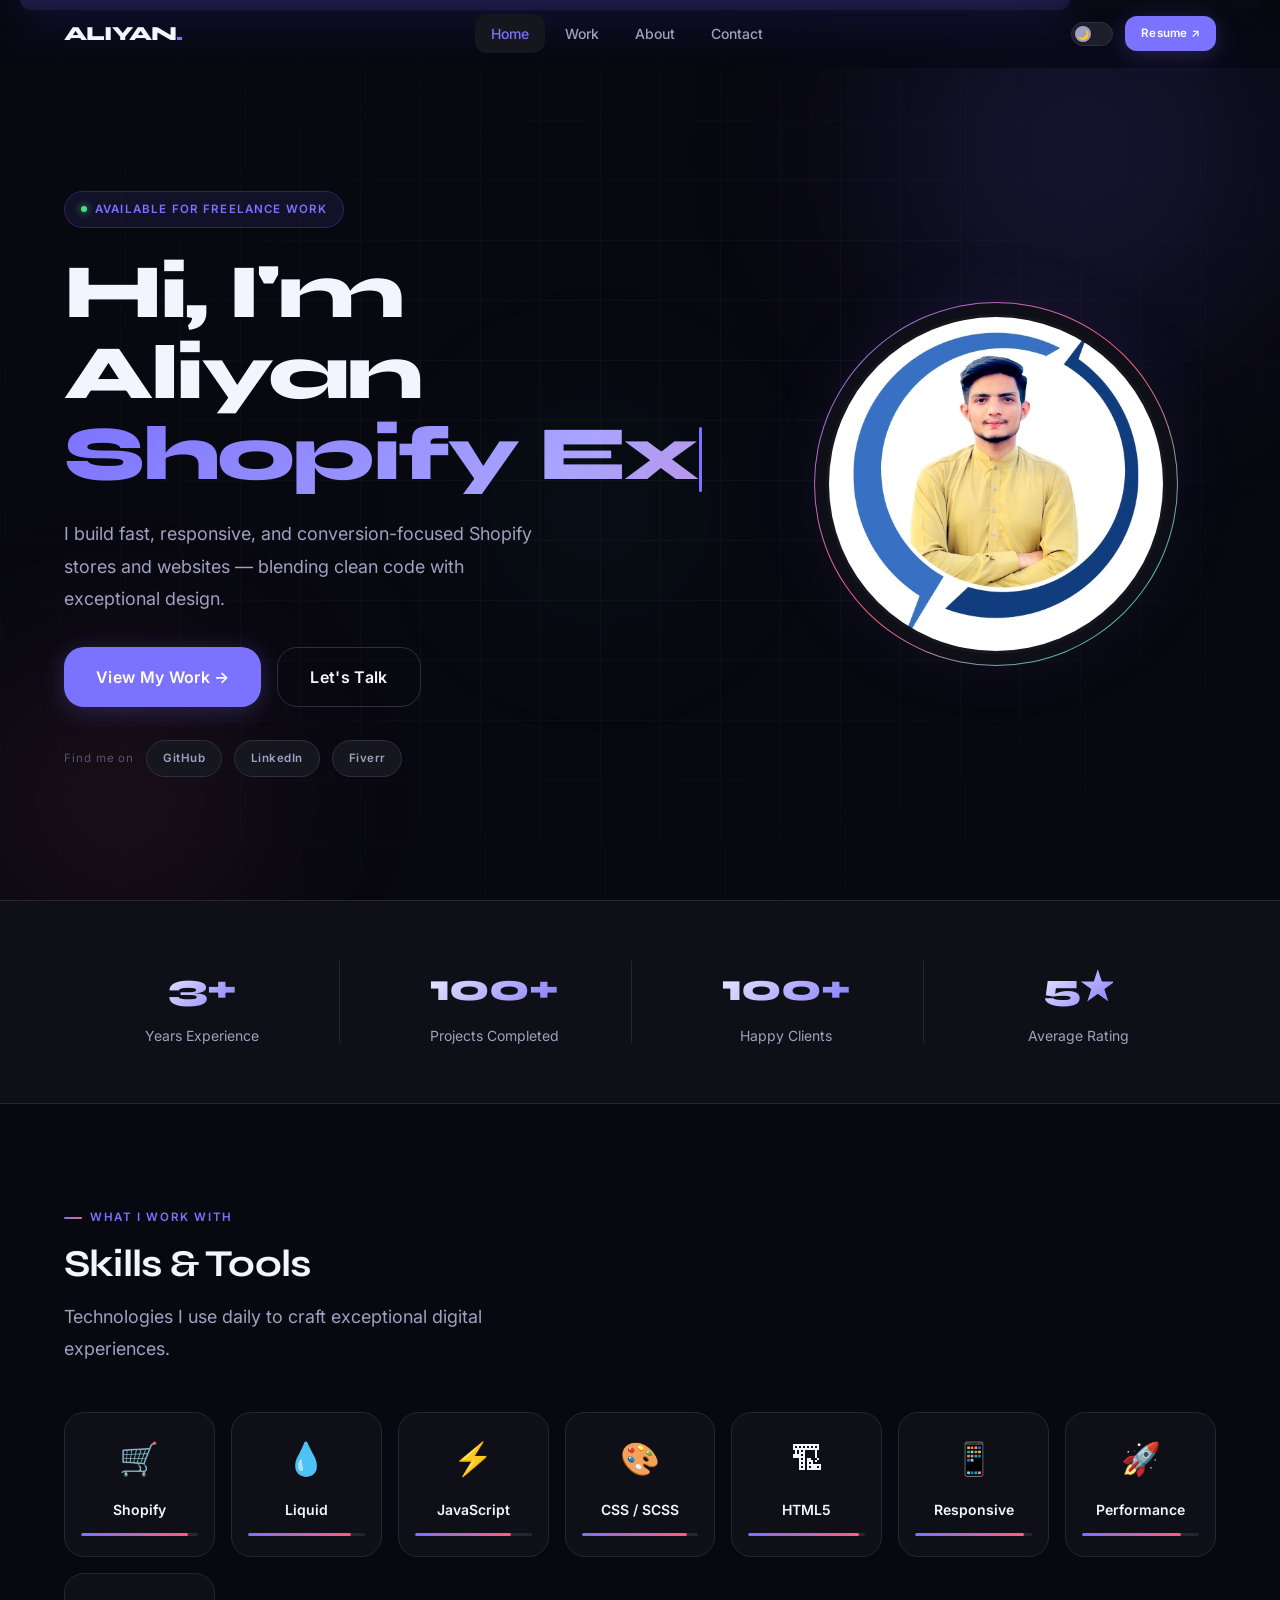
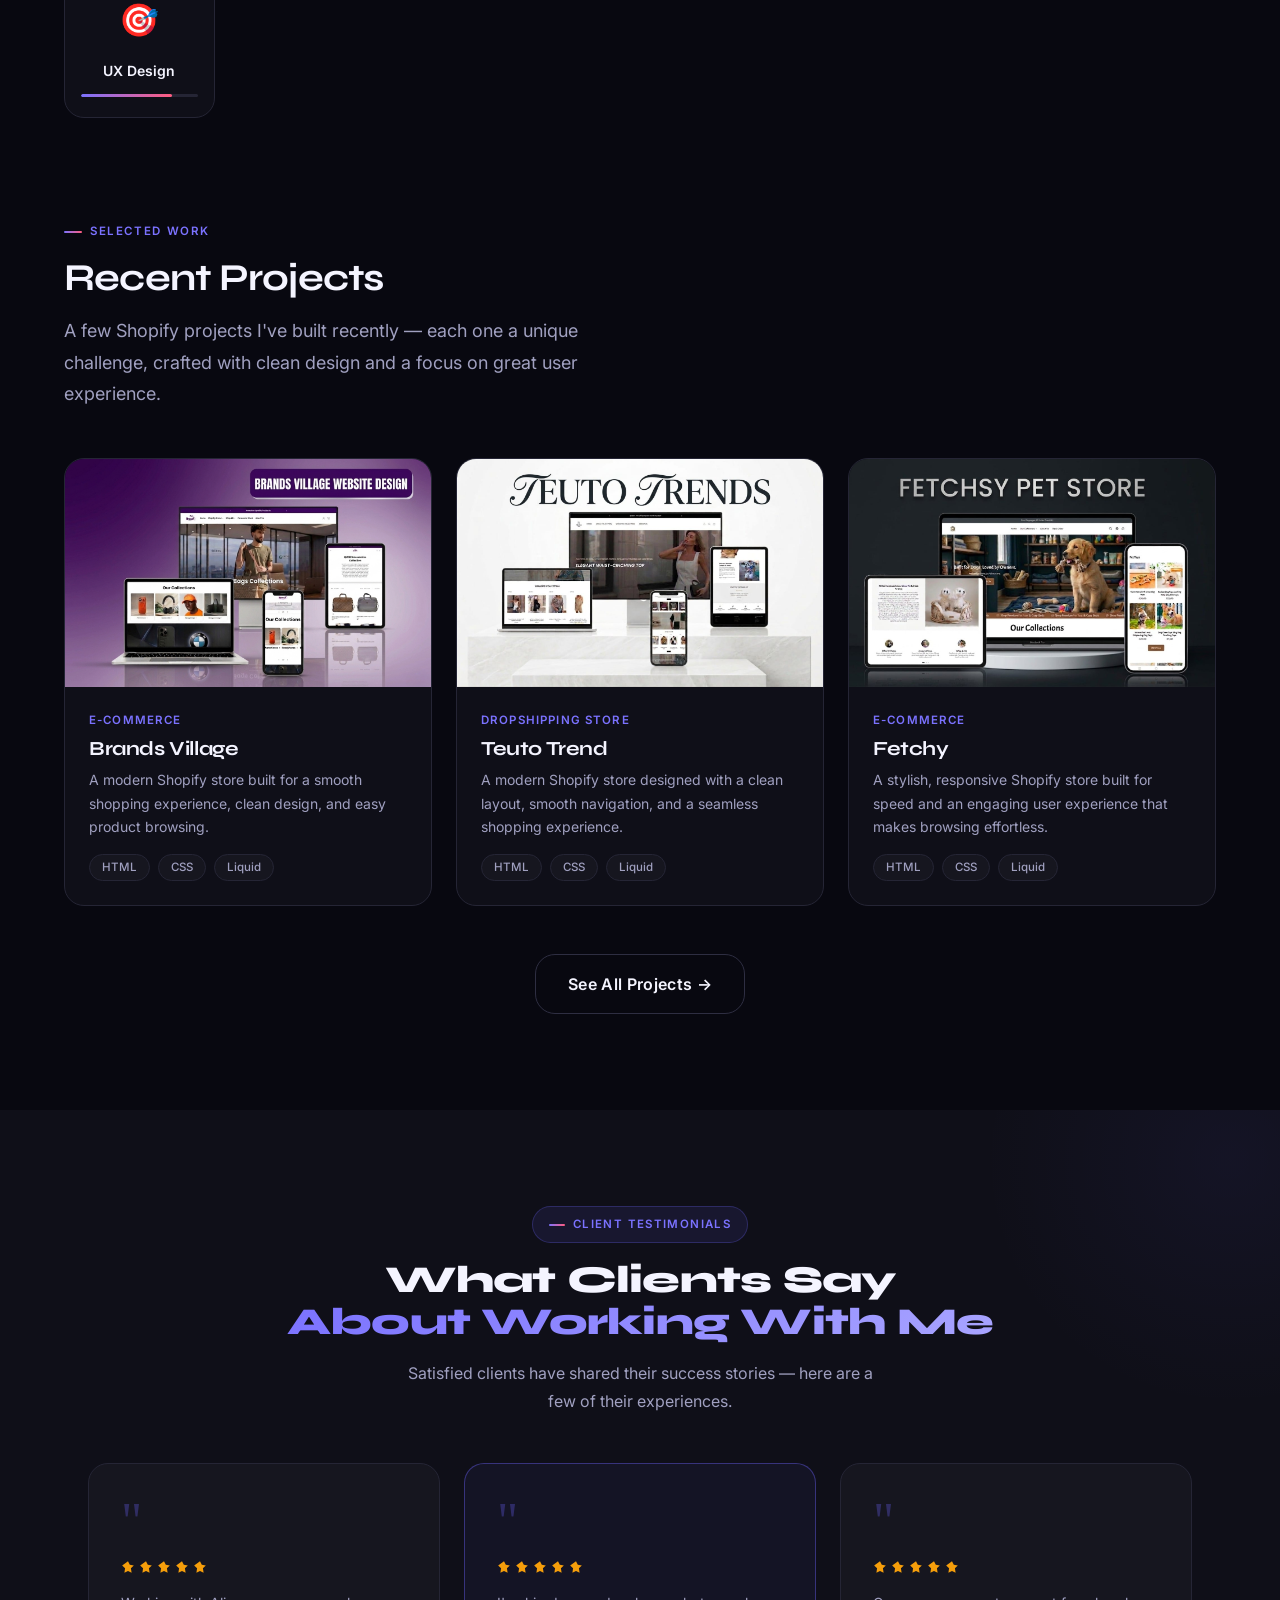
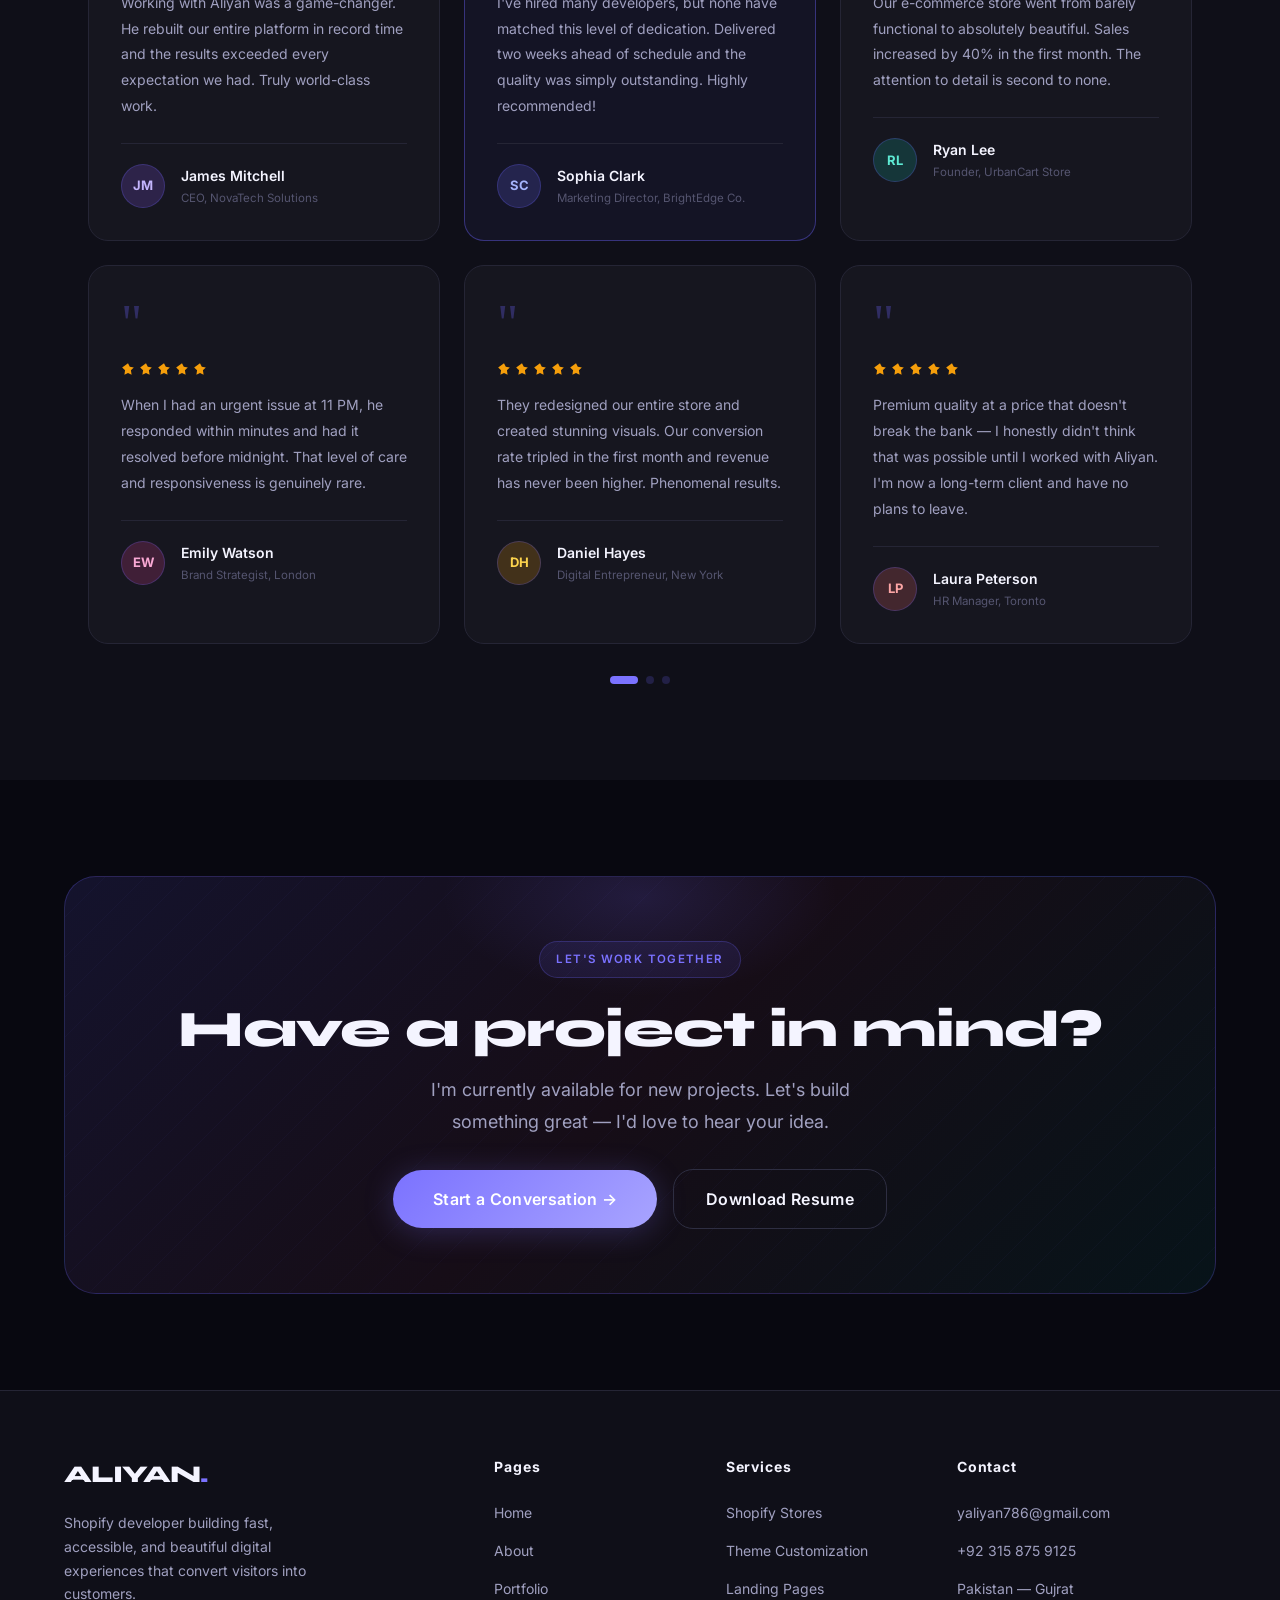
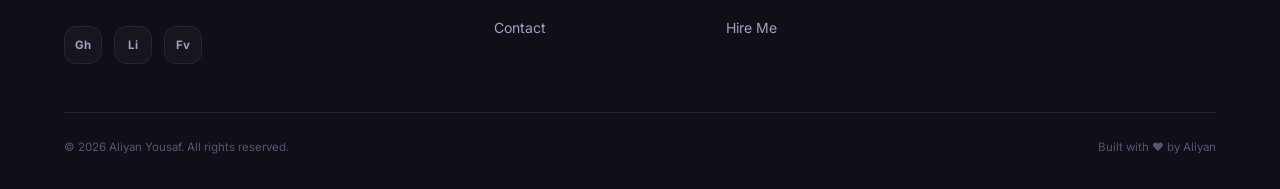
==== index.html @ 7eeba665 "first commit" ====
<!DOCTYPE html>
<html lang="en" data-theme="dark">
<head>
  <meta charset="UTF-8" />
  <meta name="viewport" content="width=device-width, initial-scale=1.0" />

  <!-- ══ PRIMARY SEO ══ -->
  <title>Aliyan Yousaf — Portfolio | Shopify Developer</title>
  <meta name="description" content="Professional Shopify Developer & Frontend Web Developer with 3+ years experience building custom Shopify stores and websites. 100+ happy clients, 5-star rated." />
  <meta name="keywords" content="Shopify developer, Shopify expert, frontend developer, web developer Pakistan, custom Shopify store, Shopify theme customization, HTML CSS JavaScript developer" />
  <meta name="author" content="Aliyan Yousaf" />
  <meta name="robots" content="index, follow, max-image-preview:large" />
  <link rel="canonical" href="https://aliyan-yousaf.github.io/index.html" />

  <!-- ══ FAVICON ══ -->
  <link rel="icon" type="image/png" href="./images/favicon.png" />
  <link rel="apple-touch-icon" href="./images/favicon.png" />

  <!-- ══ OPEN GRAPH (Facebook / LinkedIn / WhatsApp) ══ -->
  <meta property="og:type" content="website" />
  <meta property="og:site_name" content="Aliyan Yousaf — Portfolio" />
  <meta property="og:title" content="Aliyan Yousaf — Portfolio | Shopify Developer" />
  <meta property="og:description" content="Professional Shopify Developer specializing in custom Shopify stores, HTML, CSS and JavaScript. 3+ years experience, 100+ happy clients." />
  <meta property="og:url" content="https://aliyan-yousaf.github.io/index.html" />
  <meta property="og:image" content="https://aliyan-yousaf.github.io/images/aliyan's.jpeg" />
  <meta property="og:image:width" content="1200" />
  <meta property="og:image:height" content="1200" />
  <meta property="og:image:alt" content="Aliyan Yousaf — Shopify Developer" />
  <meta property="og:locale" content="en_US" />

  <!-- ══ TWITTER CARD ══ -->
  <meta name="twitter:card" content="summary_large_image" />
  <meta name="twitter:title" content="Aliyan Yousaf — Portfolio | Shopify Developer" />
  <meta name="twitter:description" content="Professional Shopify Developer specializing in custom Shopify stores, HTML, CSS and JavaScript. 3+ years experience, 100+ happy clients." />
  <meta name="twitter:image" content="https://aliyan-yousaf.github.io/images/aliyan's.jpeg" />
  <meta name="twitter:image:alt" content="Aliyan Yousaf — Shopify Developer" />

  <!-- ══ THEME COLOR (mobile browser chrome) ══ -->
  <meta name="theme-color" content="#080810" media="(prefers-color-scheme: dark)" />
  <meta name="theme-color" content="#ffffff" media="(prefers-color-scheme: light)" />

  <link rel="preconnect" href="https://fonts.googleapis.com" />
  <link rel="preconnect" href="https://fonts.gstatic.com" crossorigin />
  <link href="https://fonts.googleapis.com/css2?family=Syne:wght@400;600;700;800&family=Inter:wght@300;400;500;600;700&family=JetBrains+Mono:wght@400;600&display=swap" rel="stylesheet" />

  <!-- ══ STRUCTURED DATA: Person + WebSite + ProfessionalService ══ -->
  <script type="application/ld+json">
  {
    "@context": "https://schema.org",
    "@graph": [
      {
        "@type": "Person",
        "@id": "https://aliyan-yousaf.github.io/#person",
        "name": "Aliyan Yousaf",
        "url": "https://aliyan-yousaf.github.io/",
        "image": "https://aliyan-yousaf.github.io/images/aliyan's.jpeg",
        "jobTitle": "Shopify Developer & Frontend Web Developer",
        "description": "Professional Shopify Developer specializing in custom Shopify stores, HTML, CSS and JavaScript.",
        "email": "mailto:yaliyan786@gmail.com",
        "telephone": "+92-315-8759125",
        "address": {
          "@type": "PostalAddress",
          "addressLocality": "Gujrat",
          "addressCountry": "PK"
        },
        "sameAs": [
          "https://github.com/aliyan-yousaf",
          "https://www.linkedin.com/in/aliyan-yousaf",
          "https://www.fiverr.com/sellers/aliyanyy77"
        ],
        "knowsAbout": ["Shopify Development", "Liquid", "HTML", "CSS", "JavaScript", "Frontend Development", "E-commerce"]
      },
      {
        "@type": "WebSite",
        "@id": "https://aliyan-yousaf.github.io/#website",
        "url": "https://aliyan-yousaf.github.io/",
        "name": "Aliyan Yousaf — Portfolio",
        "description": "Professional Shopify Developer and Frontend Web Developer portfolio.",
        "publisher": { "@id": "https://aliyan-yousaf.github.io/#person" },
        "inLanguage": "en"
      },
      {
        "@type": "ProfessionalService",
        "@id": "https://aliyan-yousaf.github.io/#service",
        "name": "Aliyan Yousaf — Shopify & Web Development Services",
        "image": "https://aliyan-yousaf.github.io/images/aliyan's.jpeg",
        "url": "https://aliyan-yousaf.github.io/",
        "telephone": "+92-315-8759125",
        "email": "yaliyan786@gmail.com",
        "priceRange": "$$",
        "address": {
          "@type": "PostalAddress",
          "addressLocality": "Gujrat",
          "addressCountry": "PK"
        },
        "areaServed": "Worldwide",
        "founder": { "@id": "https://aliyan-yousaf.github.io/#person" }
      }
    ]
  }
  </script>

<style>
/* ═══════════════════════════════════════════════
   TOKENS & RESET
═══════════════════════════════════════════════ */
:root {
  --bg:          #080810;
  --surface:     #0f0f18;
  --surface-2:   #16161f;
  --surface-3:   #1e1e2a;
  --border:      #252535;
  --border-2:    #2e2e42;
  --accent:      #7B72FF;
  --accent-2:    #FF5C7F;
  --accent-3:    #00E5B5;
  --accent-glow: rgba(123,114,255,0.25);
  --accent-glow2:rgba(123,114,255,0.09);
  --text:        #F4F4FF;
  --text-muted:  #A0A0C0;
  --text-faint:  #555570;
  --white:       #FFFFFF;

  --display: 'Syne', sans-serif;
  --body:    'Inter', sans-serif;
  --mono:    'JetBrains Mono', monospace;

  --text-xs:   0.72rem;
  --text-sm:   0.875rem;
  --text-base: 1rem;
  --text-lg:   1.125rem;
  --text-xl:   1.25rem;
  --text-2xl:  1.5rem;
  --text-3xl:  1.875rem;
  --text-4xl:  2.375rem;
  --text-5xl:  3.25rem;
  --text-6xl:  4rem;
  --text-7xl:  5rem;

  --sp1: 0.25rem; --sp2: 0.5rem;  --sp3: 0.75rem; --sp4: 1rem;
  --sp5: 1.25rem; --sp6: 1.5rem;  --sp8: 2rem;    --sp10: 2.5rem;
  --sp12: 3rem;   --sp16: 4rem;   --sp20: 5rem;   --sp24: 6rem;

  --r-sm: 6px;  --r-md: 12px; --r-lg: 20px;
  --r-xl: 32px; --r-full: 9999px;

  --shadow-sm:  0 1px 4px rgba(0,0,0,0.5);
  --shadow-md:  0 4px 20px rgba(0,0,0,0.55);
  --shadow-lg:  0 8px 40px rgba(0,0,0,0.65);
  --shadow-xl:  0 20px 60px rgba(0,0,0,0.7);
  --glow:       0 0 50px rgba(108,99,255,0.28);

  --ease:    cubic-bezier(0.22,1,0.36,1);
  --spring:  cubic-bezier(0.34,1.56,0.64,1);
  --nav-h:   68px;
  --max-w:   1200px;
}

/* ═══════════════════════════════════════════════
   LIGHT MODE TOKENS
═══════════════════════════════════════════════ */
[data-theme="light"] {
  --bg:          #ffffff;
  --surface:     #FAFAFF;
  --surface-2:   #EDE9FF;
  --surface-3:   #E4DFFF;
  --border:      #D4CFEE;
  --border-2:    #C2BCEC;
  --accent:      #5B52F0;
  --accent-2:    #FF4D74;
  --accent-3:    #00B894;
  --accent-glow: rgba(91,82,240,0.18);
  --accent-glow2:rgba(91,82,240,0.06);
  --text:        #0F0D2A;
  --text-muted:  #4A4770;
  --text-faint:  #8E8BB0;
  --shadow-sm:   0 1px 4px rgba(91,82,240,0.08);
  --shadow-md:   0 4px 20px rgba(91,82,240,0.12);
  --shadow-lg:   0 8px 40px rgba(91,82,240,0.15);
  --shadow-xl:   0 20px 60px rgba(91,82,240,0.18);
  --glow:        0 0 40px rgba(91,82,240,0.2);
}

[data-theme="light"] body { background: var(--bg); }
[data-theme="light"] .nav { background: rgba(240,237,255,0.8); border-bottom-color: var(--border); }
[data-theme="light"] .nav.scrolled { background: rgba(240,237,255,0.95); }
[data-theme="light"] .hero__grid-bg { opacity: 0.15; }
[data-theme="light"] #loader { background: var(--bg); }
[data-theme="light"] .stats-strip { background: var(--surface); }
[data-theme="light"] .testi-section { background: var(--surface); }
[data-theme="light"] .footer { background: var(--surface); }
[data-theme="light"] .hero__blob--1 { background: radial-gradient(circle, rgba(91,82,240,0.14) 0%, transparent 70%); }
[data-theme="light"] .hero__blob--2 { background: radial-gradient(circle, rgba(255,77,116,0.10) 0%, transparent 70%); }
[data-theme="light"] .hero__blob--3 { background: radial-gradient(circle, rgba(0,184,148,0.08) 0%, transparent 70%); }

/* ── Theme Toggle Button ── */
.theme-toggle {
  display: flex;
  align-items: center;
  justify-content: center;
  width: 42px;
  height: 24px;
  border-radius: var(--r-full);
  background: var(--surface-3);
  border: 1.5px solid var(--border-2);
  cursor: pointer;
  position: relative;
  transition: background 300ms ease, border-color 300ms ease;
  flex-shrink: 0;
}
.theme-toggle:hover { border-color: var(--accent); }
.theme-toggle__thumb {
  position: absolute;
  left: 3px;
  width: 16px;
  height: 16px;
  border-radius: 50%;
  background: var(--text-muted);
  transition: transform 300ms var(--spring), background 300ms ease;
  display: flex;
  align-items: center;
  justify-content: center;
  font-size: 10px;
  line-height: 1;
}
[data-theme="light"] .theme-toggle__thumb {
  transform: translateX(18px);
  background: var(--accent);
}
.theme-toggle__icon-dark  { display: block; }
.theme-toggle__icon-light { display: none; }
[data-theme="light"] .theme-toggle__icon-dark  { display: none; }
[data-theme="light"] .theme-toggle__icon-light { display: block; }

*, *::before, *::after { box-sizing: border-box; margin: 0; padding: 0; }

html { scroll-behavior: smooth; font-size: 16px; -webkit-text-size-adjust: 100%; }

body {
  font-family: var(--body);
  background: var(--bg);
  color: var(--text);
  line-height: 1.65;
  overflow-x: hidden;
  transition: background 300ms ease, color 300ms ease;
}

::-webkit-scrollbar { width: 5px; }
::-webkit-scrollbar-track { background: var(--surface); }
::-webkit-scrollbar-thumb { background: var(--border-2); border-radius: 99px; }
::-webkit-scrollbar-thumb:hover { background: var(--accent); }

::selection { background: var(--accent); color: #fff; }

:focus-visible { outline: 2px solid var(--accent); outline-offset: 3px; border-radius: var(--r-sm); }

h1,h2,h3,h4,h5,h6 {
  font-family: var(--display);
  font-weight: 700;
  line-height: 1.1;
  letter-spacing: -0.02em;
  color: var(--text);
}
p { color: var(--text-muted); line-height: 1.75; }
a { color: var(--accent); text-decoration: none; transition: color 150ms ease; }
a:hover { color: var(--accent-2); }
ul, ol { list-style: none; }
img { max-width: 100%; height: auto; display: block; }
button { font-family: var(--body); cursor: pointer; border: none; background: none; }

/* ═══════════════════════════════════════════════
   SCROLL PROGRESS BAR
═══════════════════════════════════════════════ */
#progress-bar {
  position: fixed;
  top: 0; left: 0;
  height: 2.5px;
  width: 0%;
  background: linear-gradient(90deg, var(--accent), var(--accent-2));
  z-index: 9999;
  transition: width 60ms linear;
}

/* ═══════════════════════════════════════════════
   PAGE LOADER
═══════════════════════════════════════════════ */
#loader {
  position: fixed;
  inset: 0;
  background: var(--bg);
  z-index: 9998;
  display: flex;
  align-items: center;
  justify-content: center;
  transition: opacity 0.5s ease, visibility 0.5s ease;
}
#loader.hidden { opacity: 0; visibility: hidden; pointer-events: none; }
.loader-inner {
  display: flex;
  flex-direction: column;
  align-items: center;
  gap: var(--sp4);
}
.loader-logo {
  font-family: var(--display);
  font-size: var(--text-3xl);
  font-weight: 800;
  color: var(--text);
  letter-spacing: -0.03em;
}
.loader-logo span { color: var(--accent); }
.loader-bar {
  width: 120px;
  height: 2px;
  background: var(--border);
  border-radius: 99px;
  overflow: hidden;
}
.loader-fill {
  height: 100%;
  background: linear-gradient(90deg, var(--accent), var(--accent-2));
  border-radius: 99px;
  animation: loaderFill 1.2s var(--ease) forwards;
}
@keyframes loaderFill { from { width: 0; } to { width: 100%; } }

/* ═══════════════════════════════════════════════
   LAYOUT
═══════════════════════════════════════════════ */
.container {
  max-width: var(--max-w);
  margin: 0 auto;
  padding: 0 var(--sp6);
}
.section { padding: var(--sp24) 0; }

/* ═══════════════════════════════════════════════
   NAVIGATION
═══════════════════════════════════════════════ */
.nav {
  position: fixed;
  top: 0; left: 0; right: 0;
  z-index: 1000;
  height: var(--nav-h);
  background: rgba(8,8,16,0.7);
  backdrop-filter: blur(24px) saturate(180%);
  -webkit-backdrop-filter: blur(24px) saturate(180%);
  border-bottom: 1px solid transparent;
  transition: border-color 250ms ease, background 250ms ease;
}
.nav.scrolled { border-bottom-color: var(--border); background: rgba(8,8,16,0.92); }
.nav__inner {
  max-width: var(--max-w);
  margin: 0 auto;
  padding: 0 var(--sp6);
  height: 100%;
  display: flex;
  align-items: center;
  justify-content: space-between;
  gap: var(--sp8);
}
.nav__logo {
  font-family: var(--display);
  font-size: var(--text-xl);
  font-weight: 800;
  color: var(--text);
  letter-spacing: -0.04em;
  flex-shrink: 0;
}
.nav__logo span { color: var(--accent); }
.nav__menu { display: flex; align-items: center; gap: var(--sp1); }
.nav__link {
  display: inline-block;
  padding: var(--sp2) var(--sp4);
  font-size: var(--text-sm);
  font-weight: 500;
  color: var(--text-muted);
  border-radius: var(--r-md);
  transition: color 200ms ease, background 200ms ease;
}
.nav__link:hover, .nav__link.active { color: var(--text); background: var(--surface-2); }
.nav__link.active { color: var(--accent); }
.nav__actions { display: flex; align-items: center; gap: var(--sp3); }

/* Hamburger */
.nav__hamburger {
  display: none;
  flex-direction: column;
  gap: 5px;
  padding: var(--sp2);
  border-radius: var(--r-sm);
}
.nav__hamburger span {
  display: block;
  width: 22px;
  height: 2px;
  background: var(--text);
  border-radius: 99px;
  transition: all 300ms var(--ease);
  transform-origin: center;
}
.nav__hamburger.active span:nth-child(1) { transform: translateY(7px) rotate(45deg); }
.nav__hamburger.active span:nth-child(2) { opacity: 0; transform: scaleX(0); }
.nav__hamburger.active span:nth-child(3) { transform: translateY(-7px) rotate(-45deg); }

/* Mobile menu */
.nav__mobile {
  position: fixed;
  top: var(--nav-h); left: 0; right: 0;
  background: rgba(8,8,16,0.98);
  backdrop-filter: blur(28px) saturate(180%);
  -webkit-backdrop-filter: blur(28px) saturate(180%);
  padding: var(--sp4) var(--sp5) var(--sp6);
  display: flex;
  flex-direction: column;
  gap: 2px;
  border-bottom: 1px solid var(--border);
  transform: translateY(-110%);
  transition: transform 380ms var(--ease);
  z-index: 999;
}
[data-theme="light"] .nav__mobile {
  background: rgba(240,237,255,0.98);
}
.nav__mobile.open { transform: translateY(0); }

/* Mobile nav links with indicator */
.mob-link {
  display: flex;
  align-items: center;
  gap: var(--sp3);
  padding: var(--sp3) var(--sp4);
  font-size: var(--text-base);
  font-weight: 500;
  color: var(--text-muted);
  border-radius: var(--r-md);
  transition: all 220ms ease;
  position: relative;
}
.mob-link::before {
  content: '';
  width: 3px; height: 0;
  background: linear-gradient(180deg, var(--accent), var(--accent-2));
  border-radius: 99px;
  transition: height 220ms ease;
  flex-shrink: 0;
}
.mob-link:hover, .mob-link.active {
  color: var(--text);
  background: var(--surface-2);
}
.mob-link:hover::before, .mob-link.active::before { height: 18px; }
.mob-link.active { color: var(--accent); }

/* Mobile bottom row */
.mob-bottom {
  display: flex;
  align-items: center;
  gap: var(--sp3);
  margin-top: var(--sp4);
  padding-top: var(--sp4);
  border-top: 1px solid var(--border);
}
.mob-resume {
  flex: 1;
  justify-content: center;
  border-radius: var(--r-md);
}

/* Mobile theme toggle button */
.mob-theme-toggle {
  display: flex;
  align-items: center;
  gap: var(--sp3);
  padding: var(--sp3) var(--sp4);
  background: var(--surface-2);
  border: 1.5px solid var(--border-2);
  border-radius: var(--r-md);
  cursor: pointer;
  transition: all 250ms ease;
  color: var(--text-muted);
  flex-shrink: 0;
}
.mob-theme-toggle:hover {
  border-color: var(--accent);
  color: var(--text);
  background: var(--surface-3);
}
.mob-toggle-icon { font-size: 18px; line-height: 1; }
.mob-toggle-text { font-size: var(--text-xs); font-weight: 600; letter-spacing: 0.04em; }
.tgl-dark  { display: block; }
.tgl-light { display: none; }
[data-theme="light"] .tgl-dark  { display: none; }
[data-theme="light"] .tgl-light { display: block; }

/* Pill inside mob toggle */
.mob-toggle-pill {
  width: 32px; height: 18px;
  background: var(--surface-3);
  border: 1px solid var(--border-2);
  border-radius: 99px;
  position: relative;
  margin-left: auto;
  transition: background 300ms ease;
}
[data-theme="light"] .mob-toggle-pill { background: var(--accent); border-color: var(--accent); }
.mob-toggle-thumb {
  position: absolute;
  top: 2px; left: 2px;
  width: 12px; height: 12px;
  border-radius: 50%;
  background: var(--text-muted);
  transition: transform 300ms var(--spring), background 300ms ease;
}
[data-theme="light"] .mob-toggle-thumb { transform: translateX(14px); background: #fff; }

/* ═══════════════════════════════════════════════
   BUTTONS
═══════════════════════════════════════════════ */
.btn {
  display: inline-flex;
  align-items: center;
  justify-content: center;
  gap: var(--sp2);
  padding: var(--sp3) var(--sp6);
  border-radius: var(--r-md);
  font-size: var(--text-sm);
  font-weight: 600;
  letter-spacing: 0.02em;
  transition: all 250ms var(--ease);
  cursor: pointer;
  border: none;
  text-decoration: none;
  white-space: nowrap;
  position: relative;
  overflow: hidden;
}
.btn::after {
  content: '';
  position: absolute;
  inset: 0;
  background: rgba(255,255,255,0);
  transition: background 200ms ease;
}
.btn:hover::after { background: rgba(255,255,255,0.06); }

.btn--primary {
  background: var(--accent);
  color: #fff;
  box-shadow: 0 4px 24px var(--accent-glow);
}
.btn--primary:hover {
  background: #7b74ff;
  color: #fff;
  transform: translateY(-2px);
  box-shadow: 0 8px 36px var(--accent-glow);
}
.btn--outline {
  background: transparent;
  color: var(--text);
  border: 1.5px solid var(--border-2);
}
.btn--outline:hover {
  border-color: var(--accent);
  color: var(--accent);
  transform: translateY(-2px);
}
.btn--ghost { background: var(--surface-2); color: var(--text-muted); }
.btn--ghost:hover { background: var(--surface-3); color: var(--text); }
.btn--sm { padding: var(--sp2) var(--sp4); font-size: var(--text-xs); }
.btn--lg {
  padding: var(--sp4) var(--sp8);
  font-size: var(--text-base);
  border-radius: var(--r-lg);
}

/* ═══════════════════════════════════════════════
   SECTION HEADERS
═══════════════════════════════════════════════ */
.section__label {
  display: inline-flex;
  align-items: center;
  gap: var(--sp2);
  font-size: var(--text-xs);
  font-weight: 600;
  letter-spacing: 0.14em;
  text-transform: uppercase;
  color: var(--accent);
  margin-bottom: var(--sp4);
}
.section__label::before {
  content: '';
  display: block;
  width: 18px;
  height: 2px;
  background: linear-gradient(90deg, var(--accent), var(--accent-2));
  border-radius: 99px;
}
.section__title { font-size: var(--text-4xl); margin-bottom: var(--sp4); }
.section__subtitle {
  font-size: var(--text-lg);
  color: var(--text-muted);
  max-width: 520px;
  margin-bottom: var(--sp12);
}
.section__header { margin-bottom: var(--sp12); }

/* ═══════════════════════════════════════════════
   HERO
═══════════════════════════════════════════════ */
.hero {
  min-height: 100vh;
  display: flex;
  align-items: center;
  padding-top: var(--nav-h);
  position: relative;
  overflow: hidden;
}

/* Animated grid background */
.hero__bg {
  position: absolute;
  inset: 0;
  pointer-events: none;
  z-index: 0;
}
.hero__grid-bg {
  position: absolute;
  inset: 0;
  background-image:
    linear-gradient(var(--border) 1px, transparent 1px),
    linear-gradient(90deg, var(--border) 1px, transparent 1px);
  background-size: 60px 60px;
  mask-image: radial-gradient(ellipse 70% 70% at 50% 50%, #000 30%, transparent 100%);
  opacity: 0.25;
}
.hero__blob {
  position: absolute;
  border-radius: 50%;
  filter: blur(80px);
  pointer-events: none;
}
.hero__blob--1 {
  width: 600px; height: 600px;
  background: radial-gradient(circle, rgba(108,99,255,0.18) 0%, transparent 70%);
  top: -150px; right: -100px;
  animation: blobFloat 8s ease-in-out infinite;
}
.hero__blob--2 {
  width: 400px; height: 400px;
  background: radial-gradient(circle, rgba(255,101,132,0.12) 0%, transparent 70%);
  bottom: -100px; left: -80px;
  animation: blobFloat 10s ease-in-out infinite 2s reverse;
}
.hero__blob--3 {
  width: 300px; height: 300px;
  background: radial-gradient(circle, rgba(0,212,170,0.08) 0%, transparent 70%);
  top: 40%; left: 35%;
  animation: blobFloat 12s ease-in-out infinite 4s;
}
@keyframes blobFloat {
  0%,100% { transform: translate(0,0) scale(1); }
  33%      { transform: translate(30px,-20px) scale(1.05); }
  66%      { transform: translate(-20px,15px) scale(0.97); }
}

/* Floating particles */
.hero__particles { position: absolute; inset: 0; overflow: hidden; }
.particle {
  position: absolute;
  width: 2px;
  height: 2px;
  background: var(--accent);
  border-radius: 50%;
  opacity: 0;
  animation: particleFly linear infinite;
}
@keyframes particleFly {
  0%   { transform: translateY(0) translateX(0); opacity: 0; }
  10%  { opacity: 0.6; }
  90%  { opacity: 0.2; }
  100% { transform: translateY(-300px) translateX(40px); opacity: 0; }
}

.hero__inner {
  position: relative;
  z-index: 1;
  width: 100%;
}
.hero__grid {
  display: grid;
  grid-template-columns: 1fr 440px;
  gap: var(--sp16);
  align-items: center;
  padding: var(--sp20) 0;
}

/* Eyebrow badge */
.hero__eyebrow {
  display: inline-flex;
  align-items: center;
  gap: var(--sp2);
  padding: var(--sp2) var(--sp4);
  background: rgba(108,99,255,0.1);
  border: 1px solid rgba(108,99,255,0.25);
  border-radius: var(--r-full);
  font-size: var(--text-xs);
  font-weight: 600;
  letter-spacing: 0.1em;
  text-transform: uppercase;
  color: var(--accent);
  margin-bottom: var(--sp6);
}
.hero__eyebrow::before {
  content: '';
  width: 6px; height: 6px;
  background: #4ade80;
  border-radius: 50%;
  box-shadow: 0 0 8px #4ade80;
  animation: pulse 2s ease-in-out infinite;
}
@keyframes pulse {
  0%,100% { box-shadow: 0 0 6px #4ade80; opacity: 1; }
  50%      { box-shadow: 0 0 12px #4ade80; opacity: 0.6; }
}

.hero__title {
  font-size: clamp(2.8rem, 6vw, var(--text-7xl));
  font-weight: 800;
  line-height: 1.05;
  letter-spacing: -0.03em;
  margin-bottom: var(--sp6);
}
.hero__title .line { display: block; }
.hero__title .gradient-text {
  background: linear-gradient(135deg, var(--accent) 0%, #a8a4ff 40%, var(--accent-2) 100%);
  background-size: 200% auto;
  -webkit-background-clip: text;
  -webkit-text-fill-color: transparent;
  background-clip: text;
  animation: gradShift 4s ease infinite;
}
@keyframes gradShift {
  0%,100% { background-position: 0% 50%; }
  50%      { background-position: 100% 50%; }
}

/* Typed cursor */
.typed-cursor {
  display: inline-block;
  width: 3px;
  height: 0.85em;
  background: var(--accent);
  margin-left: 2px;
  vertical-align: middle;
  border-radius: 2px;
  animation: blink 0.75s step-end infinite;
}
@keyframes blink { 0%,100% { opacity: 1; } 50% { opacity: 0; } }

.hero__description {
  font-size: var(--text-lg);
  color: var(--text-muted);
  max-width: 500px;
  line-height: 1.8;
  margin-bottom: var(--sp8);
}
.hero__actions { display: flex; gap: var(--sp4); flex-wrap: wrap; margin-bottom: var(--sp8); }

.hero__social { display: flex; align-items: center; gap: var(--sp3); flex-wrap: wrap; }
.hero__social-label { font-size: var(--text-xs); color: var(--text-faint); letter-spacing: 0.08em; }
.social-btn {
  display: inline-flex;
  align-items: center;
  gap: var(--sp2);
  padding: var(--sp2) var(--sp4);
  background: var(--surface-2);
  border: 1px solid var(--border-2);
  border-radius: var(--r-full);
  font-size: var(--text-xs);
  font-weight: 600;
  color: var(--text-muted);
  letter-spacing: 0.04em;
  transition: all 250ms var(--ease);
}
.social-btn:hover {
  background: var(--surface-3);
  border-color: var(--accent);
  color: var(--accent);
  transform: translateY(-2px);
}

/* Hero visual */
.hero__visual { display: flex; justify-content: center; position: relative; }
.hero__avatar-wrap {
  position: relative;
  width: 340px;
  height: 340px;
  animation: floatY 5s ease-in-out infinite;
}
@keyframes floatY {
  0%,100% { transform: translateY(0); }
  50%      { transform: translateY(-14px); }
}

/* Glowing ring */
.hero__avatar-ring {
  position: absolute;
  inset: -12px;
  border-radius: 50%;
  border: 1.5px solid transparent;
  background: linear-gradient(var(--surface), var(--surface)) padding-box,
              linear-gradient(135deg, var(--accent), var(--accent-2), var(--accent-3)) border-box;
  animation: rotateBorder 8s linear infinite;
}
@keyframes rotateBorder {
  0%   { background: linear-gradient(var(--surface), var(--surface)) padding-box,
                     linear-gradient(0deg, var(--accent), var(--accent-2)) border-box; }
  50%  { background: linear-gradient(var(--surface), var(--surface)) padding-box,
                     linear-gradient(180deg, var(--accent), var(--accent-2)) border-box; }
  100% { background: linear-gradient(var(--surface), var(--surface)) padding-box,
                     linear-gradient(360deg, var(--accent), var(--accent-2)) border-box; }
}

/* Glow halo behind avatar */
.hero__avatar-glow {
  position: absolute;
  inset: 20px;
  border-radius: 50%;
  background: var(--accent);
  filter: blur(50px);
  opacity: 0.18;
  animation: haloBreath 3s ease-in-out infinite;
}
@keyframes haloBreath {
  0%,100% { opacity: 0.18; transform: scale(1); }
  50%      { opacity: 0.28; transform: scale(1.08); }
}

.hero__avatar {
  width: 340px;
  height: 340px;
  border-radius: 50%;
  object-fit: cover;
  position: relative;
  z-index: 1;
  border: 3px solid var(--surface-2);
}

/* Floating badges */
.hero__badge {
  position: absolute;
  background: var(--surface-2);
  border: 1px solid var(--border-2);
  border-radius: var(--r-lg);
  padding: var(--sp3) var(--sp4);
  display: flex;
  align-items: center;
  gap: var(--sp3);
  z-index: 2;
  backdrop-filter: blur(10px);
  animation: badgeFloat 4s ease-in-out infinite;
  box-shadow: var(--shadow-md);
}
.hero__badge--1 { top: 8%; right: -20px; animation-delay: 0.5s; }
.hero__badge--2 { bottom: 15%; left: -30px; animation-delay: 1.5s; }
@keyframes badgeFloat {
  0%,100% { transform: translateY(0) rotate(-1deg); }
  50%      { transform: translateY(-8px) rotate(1deg); }
}
.badge__icon { font-size: 22px; }
.badge__text { font-size: var(--text-xs); font-weight: 600; color: var(--text); }
.badge__sub  { font-size: 10px; color: var(--text-muted); margin-top: 1px; }

/* ═══════════════════════════════════════════════
   STATS STRIP
═══════════════════════════════════════════════ */
.stats-strip {
  border-top: 1px solid var(--border);
  border-bottom: 1px solid var(--border);
  background: var(--surface);
  padding: var(--sp8) 0;
}
.stats-strip__inner {
  display: grid;
  grid-template-columns: repeat(4,1fr);
  gap: var(--sp4);
}
.stat-item {
  display: flex;
  flex-direction: column;
  align-items: center;
  padding: var(--sp6) var(--sp4);
  position: relative;
}
.stat-item:not(:last-child)::after {
  content: '';
  position: absolute;
  right: 0; top: 20%; bottom: 20%;
  width: 1px;
  background: var(--border);
}
.stat-item__num {
  font-family: var(--display);
  font-size: var(--text-4xl);
  font-weight: 800;
  color: var(--text);
  letter-spacing: -0.03em;
  background: linear-gradient(135deg, var(--text) 0%, var(--accent) 100%);
  -webkit-background-clip: text;
  -webkit-text-fill-color: transparent;
  background-clip: text;
}
.stat-item__label {
  font-size: var(--text-sm);
  color: var(--text-muted);
  margin-top: var(--sp1);
  text-align: center;
}

/* ═══════════════════════════════════════════════
   SKILLS SECTION
═══════════════════════════════════════════════ */
.skills-grid {
  display: grid;
  grid-template-columns: repeat(auto-fit, minmax(140px, 1fr));
  gap: var(--sp4);
}
.skill-chip {
  background: var(--surface);
  border: 1px solid var(--border);
  border-radius: var(--r-lg);
  padding: var(--sp5) var(--sp4);
  display: flex;
  flex-direction: column;
  align-items: center;
  gap: var(--sp3);
  transition: all 300ms var(--ease);
  cursor: default;
  position: relative;
  overflow: hidden;
}
.skill-chip::before {
  content: '';
  position: absolute;
  inset: 0;
  background: radial-gradient(circle at 50% 0%, var(--accent-glow2) 0%, transparent 70%);
  opacity: 0;
  transition: opacity 300ms ease;
}
.skill-chip:hover { border-color: var(--accent); transform: translateY(-4px); box-shadow: var(--shadow-md), var(--glow); }
.skill-chip:hover::before { opacity: 1; }
.skill-chip__icon { font-size: 2rem; }
.skill-chip__name { font-size: var(--text-sm); font-weight: 600; color: var(--text); text-align: center; }
.skill-chip__bar {
  width: 100%;
  height: 3px;
  background: var(--border);
  border-radius: 99px;
  overflow: hidden;
}
.skill-chip__fill {
  height: 100%;
  background: linear-gradient(90deg, var(--accent), var(--accent-2));
  border-radius: 99px;
  width: 0%;
  transition: width 1.2s var(--ease);
}

/* ═══════════════════════════════════════════════
   PROJECT CARDS
═══════════════════════════════════════════════ */
.portfolio-grid {
  display: grid;
  grid-template-columns: repeat(3, 1fr);
  gap: var(--sp6);
}
.project-card {
  background: var(--surface);
  border: 1px solid var(--border);
  border-radius: var(--r-lg);
  overflow: hidden;
  transition: all 350ms var(--ease);
  position: relative;
}
.project-card:hover {
  border-color: rgba(108,99,255,0.4);
  transform: translateY(-8px);
  box-shadow: var(--shadow-xl), 0 0 30px var(--accent-glow);
}
.project-card__thumb {
  position: relative;
  overflow: hidden;
  aspect-ratio: 16/10;
  background: var(--surface-2);
}
.project-card__thumb img {
  width: 100%;
  height: 100%;
  object-fit: cover;
  transition: transform 500ms var(--ease);
}
.project-card:hover .project-card__thumb img { transform: scale(1.06); }
.project-card__overlay {
  position: absolute;
  inset: 0;
  background: linear-gradient(to bottom, transparent 20%, rgba(8,8,16,0.9) 100%);
  display: flex;
  align-items: flex-end;
  justify-content: center;
  padding: var(--sp6);
  opacity: 0;
  transition: opacity 300ms ease;
}
.project-card:hover .project-card__overlay { opacity: 1; }
.project-card__body { padding: var(--sp6); }
.project-card__cat {
  font-size: var(--text-xs);
  font-weight: 600;
  letter-spacing: 0.1em;
  text-transform: uppercase;
  color: var(--accent);
  margin-bottom: var(--sp2);
}
.project-card__title {
  font-size: var(--text-xl);
  font-weight: 700;
  color: var(--text);
  margin-bottom: var(--sp2);
  transition: color 200ms ease;
}
.project-card:hover .project-card__title { color: var(--accent); }
.project-card__desc {
  font-size: var(--text-sm);
  color: var(--text-muted);
  margin-bottom: var(--sp4);
  line-height: 1.65;
}
.project-card__tags { display: flex; gap: var(--sp2); flex-wrap: wrap; }
.tag {
  display: inline-flex;
  align-items: center;
  padding: 3px var(--sp3);
  background: var(--surface-2);
  border: 1px solid var(--border);
  border-radius: var(--r-full);
  font-size: var(--text-xs);
  font-weight: 500;
  color: var(--text-muted);
  transition: all 200ms ease;
}
.project-card:hover .tag { border-color: rgba(108,99,255,0.3); color: var(--accent); }

/* ═══════════════════════════════════════════════
   TESTIMONIALS
═══════════════════════════════════════════════ */
.testi-section {
  background: var(--surface);
  padding: var(--sp24) 0;
  position: relative;
  overflow: hidden;
}
.testi-section::before {
  content: '';
  position: absolute;
  top: -200px; right: -200px;
  width: 500px; height: 500px;
  background: radial-gradient(circle, rgba(108,99,255,0.06) 0%, transparent 70%);
  pointer-events: none;
}
.testi-header { text-align: center; margin-bottom: var(--sp12); }
.testi-badge {
  display: inline-flex;
  align-items: center;
  gap: var(--sp2);
  padding: var(--sp2) var(--sp4);
  background: rgba(108,99,255,0.1);
  border: 1px solid rgba(108,99,255,0.25);
  border-radius: var(--r-full);
  font-size: var(--text-xs);
  font-weight: 600;
  letter-spacing: 0.12em;
  text-transform: uppercase;
  color: var(--accent);
  margin-bottom: var(--sp4);
}
.testi-badge::before {
  content: '';
  display: block;
  width: 16px; height: 2px;
  background: linear-gradient(90deg, var(--accent), var(--accent-2));
  border-radius: 99px;
}
.testi-title {
  font-size: var(--text-4xl);
  font-weight: 800;
  color: var(--text);
  margin-bottom: var(--sp4);
}
.testi-title span {
  background: linear-gradient(135deg, var(--accent), #a8a4ff);
  -webkit-background-clip: text;
  -webkit-text-fill-color: transparent;
  background-clip: text;
}
.testi-sub { font-size: var(--text-base); color: var(--text-muted); max-width: 480px; margin: 0 auto; }

/* Slider */
.testi-slider-wrap { position: relative; overflow: hidden; }
.testi-grid {
  display: grid;
  grid-template-columns: repeat(3, 1fr);
  gap: var(--sp6);
  max-width: var(--max-w);
  margin: 0 auto var(--sp8);
  padding: 0 var(--sp6);
}
.testi-card {
  background: var(--surface-2);
  border: 1px solid var(--border);
  border-radius: var(--r-lg);
  padding: var(--sp8);
  transition: all 350ms var(--ease);
  opacity: 0;
  transform: translateY(32px);
}
.testi-card.visible { opacity: 1; transform: translateY(0); }
.testi-card:hover {
  border-color: rgba(108,99,255,0.35);
  background: rgba(108,99,255,0.05);
  transform: translateY(-6px);
  box-shadow: var(--shadow-lg);
}
.testi-card.featured { border-color: rgba(108,99,255,0.4); background: rgba(108,99,255,0.06); }
.quote-icon {
  font-size: 52px;
  line-height: 1;
  color: rgba(108,99,255,0.3);
  display: block;
  margin-bottom: var(--sp3);
  font-family: Georgia, serif;
}
.stars { display: flex; gap: 4px; margin-bottom: var(--sp4); }
.star { width: 14px; height: 14px; fill: #f59e0b; }
.testi-text {
  font-size: var(--text-sm);
  color: var(--text-muted);
  line-height: 1.85;
  margin-bottom: var(--sp6);
}
.testi-author {
  display: flex;
  align-items: center;
  gap: var(--sp4);
  border-top: 1px solid var(--border);
  padding-top: var(--sp5);
}
.avatar {
  width: 44px; height: 44px;
  border-radius: 50%;
  display: flex;
  align-items: center;
  justify-content: center;
  font-size: 13px;
  font-weight: 700;
  flex-shrink: 0;
  border: 1.5px solid rgba(108,99,255,0.25);
}
.av-purple { background: rgba(139,92,246,0.2); color: #c4b5fd; }
.av-blue   { background: rgba(99,102,241,0.2);  color: #a5b4fc; }
.av-pink   { background: rgba(236,72,153,0.2);  color: #f9a8d4; }
.av-teal   { background: rgba(20,184,166,0.2);  color: #5eead4; }
.av-amber  { background: rgba(245,158,11,0.2);  color: #fcd34d; }
.av-coral  { background: rgba(248,113,113,0.2); color: #fca5a5; }
.author-name { font-size: var(--text-sm); font-weight: 600; color: var(--text); }
.author-role { font-size: var(--text-xs); color: var(--text-faint); margin-top: 2px; }

/* Dots */
.testi-dots { display: flex; justify-content: center; gap: 8px; margin-top: var(--sp4); }
.dot {
  width: 8px; height: 8px;
  border-radius: 4px;
  background: rgba(108,99,255,0.2);
  cursor: pointer;
  border: none;
  transition: all 300ms var(--ease);
}
.dot.active { width: 28px; background: var(--accent); }

/* ═══════════════════════════════════════════════
   CTA SECTION
═══════════════════════════════════════════════ */
.cta-section {
  padding: var(--sp24) 0;
  position: relative;
  overflow: hidden;
}
.cta-inner {
  background: linear-gradient(135deg,
    rgba(108,99,255,0.12) 0%,
    rgba(255,101,132,0.06) 50%,
    rgba(0,212,170,0.06) 100%);
  border: 1px solid rgba(108,99,255,0.25);
  border-radius: var(--r-xl);
  padding: var(--sp16) var(--sp12);
  text-align: center;
  position: relative;
  overflow: hidden;
}
.cta-inner::before {
  content: '';
  position: absolute;
  top: -80px; left: 50%;
  transform: translateX(-50%);
  width: 400px; height: 200px;
  background: radial-gradient(ellipse, rgba(108,99,255,0.15) 0%, transparent 70%);
  pointer-events: none;
}
.cta-inner::after {
  content: '';
  position: absolute;
  inset: 0;
  background: url("data:image/svg+xml,%3Csvg xmlns='http://www.w3.org/2000/svg' width='40' height='40'%3E%3Cpath d='M0 40 L40 0' stroke='rgba(108,99,255,0.04)' stroke-width='1'/%3E%3C/svg%3E");
  pointer-events: none;
}
.cta-label {
  display: inline-flex;
  align-items: center;
  gap: var(--sp2);
  padding: var(--sp2) var(--sp4);
  background: rgba(108,99,255,0.1);
  border: 1px solid rgba(108,99,255,0.25);
  border-radius: var(--r-full);
  font-size: var(--text-xs);
  font-weight: 600;
  letter-spacing: 0.12em;
  text-transform: uppercase;
  color: var(--accent);
  margin-bottom: var(--sp6);
}
.cta-title {
  font-size: clamp(var(--text-3xl), 4vw, var(--text-5xl));
  font-weight: 800;
  margin-bottom: var(--sp4);
  position: relative;
  z-index: 1;
}
.cta-desc {
  font-size: var(--text-lg);
  color: var(--text-muted);
  max-width: 480px;
  margin: 0 auto var(--sp8);
  position: relative;
  z-index: 1;
}
.cta-actions {
  display: flex;
  align-items: center;
  justify-content: center;
  gap: var(--sp4);
  flex-wrap: wrap;
  position: relative;
  z-index: 1;
}
/* Magnetic CTA button with pulse ring */
.btn--cta {
  background: linear-gradient(135deg, var(--accent) 0%, #a8a4ff 100%);
  color: #fff;
  padding: var(--sp4) var(--sp10);
  border-radius: var(--r-full);
  font-size: var(--text-base);
  box-shadow: 0 4px 30px var(--accent-glow), 0 0 0 0 var(--accent);
  animation: ctaPulse 2.5s ease-out infinite;
}
@keyframes ctaPulse {
  0%,100% { box-shadow: 0 4px 30px var(--accent-glow), 0 0 0 0 rgba(108,99,255,0.3); }
  50%      { box-shadow: 0 4px 40px var(--accent-glow), 0 0 0 12px rgba(108,99,255,0); }
}
.btn--cta:hover {
  color: #fff;
  transform: translateY(-3px) scale(1.02);
  box-shadow: 0 8px 50px rgba(108,99,255,0.45);
}

/* ═══════════════════════════════════════════════
   FOOTER
═══════════════════════════════════════════════ */
.footer {
  background: var(--surface);
  border-top: 1px solid var(--border);
  padding: var(--sp16) 0 var(--sp8);
}
.footer__top {
  display: grid;
  grid-template-columns: 2fr 1fr 1fr 1.3fr;
  gap: var(--sp8);
  padding-bottom: var(--sp12);
  border-bottom: 1px solid var(--border);
}
.footer__brand-logo {
  font-family: var(--display);
  font-size: var(--text-2xl);
  font-weight: 800;
  color: var(--text);
  letter-spacing: -0.04em;
  display: inline-block;
  margin-bottom: var(--sp4);
}
.footer__brand-logo span { color: var(--accent); }
.footer__brand-desc {
  font-size: var(--text-sm);
  color: var(--text-muted);
  line-height: 1.7;
  max-width: 280px;
  margin-bottom: var(--sp5);
}
.footer__social { display: flex; gap: var(--sp3); }
.social-icon {
  display: inline-flex;
  align-items: center;
  justify-content: center;
  width: 38px; height: 38px;
  background: var(--surface-2);
  border: 1px solid var(--border);
  border-radius: var(--r-md);
  font-size: var(--text-xs);
  font-weight: 700;
  color: var(--text-muted);
  transition: all 250ms var(--ease);
}
.social-icon:hover {
  background: var(--accent);
  border-color: var(--accent);
  color: #fff;
  transform: translateY(-2px);
}
.footer__col-title {
  font-size: var(--text-sm);
  font-weight: 700;
  color: var(--text);
  margin-bottom: var(--sp5);
  letter-spacing: 0.06em;
}
.footer__links { display: flex; flex-direction: column; gap: var(--sp3); }
.footer__link {
  font-size: var(--text-sm);
  color: var(--text-muted);
  transition: color 200ms ease;
}
.footer__link:hover { color: var(--accent); }
.footer__bottom {
  display: flex;
  justify-content: space-between;
  align-items: center;
  padding-top: var(--sp6);
  flex-wrap: wrap;
  gap: var(--sp4);
}
.footer__copy { font-size: var(--text-xs); color: var(--text-faint); }

/* ═══════════════════════════════════════════════
   BACK TO TOP
═══════════════════════════════════════════════ */
.back-to-top {
  position: fixed;
  bottom: var(--sp8);
  right: var(--sp8);
  width: 44px; height: 44px;
  background: var(--surface-2);
  border: 1px solid var(--border-2);
  border-radius: var(--r-md);
  display: flex;
  align-items: center;
  justify-content: center;
  font-size: 18px;
  color: var(--text-muted);
  transition: all 250ms var(--ease);
  opacity: 0;
  visibility: hidden;
  transform: translateY(10px);
  z-index: 500;
}
.back-to-top.visible {
  opacity: 1;
  visibility: visible;
  transform: translateY(0);
}
.back-to-top:hover {
  background: var(--accent);
  border-color: var(--accent);
  color: #fff;
  transform: translateY(-3px);
}

/* ═══════════════════════════════════════════════
   REVEAL ANIMATIONS
═══════════════════════════════════════════════ */
.reveal {
  opacity: 0;
  transform: translateY(28px);
  transition: opacity 0.7s var(--ease), transform 0.7s var(--ease);
}
.reveal.revealed { opacity: 1; transform: none; }

.reveal-left {
  opacity: 0; transform: translateX(-28px);
  transition: opacity 0.7s var(--ease), transform 0.7s var(--ease);
}
.reveal-left.revealed { opacity: 1; transform: none; }

.reveal-right {
  opacity: 0; transform: translateX(28px);
  transition: opacity 0.7s var(--ease), transform 0.7s var(--ease);
}
.reveal-right.revealed { opacity: 1; transform: none; }

.reveal-scale {
  opacity: 0; transform: scale(0.92);
  transition: opacity 0.5s var(--ease), transform 0.5s var(--spring);
}
.reveal-scale.revealed { opacity: 1; transform: scale(1); }

.reveal-stagger > * {
  opacity: 0; transform: translateY(20px);
  transition: opacity 0.6s var(--ease), transform 0.6s var(--ease);
}
.reveal-stagger.revealed > *:nth-child(1)  { transition-delay: 0.05s; opacity:1; transform:none; }
.reveal-stagger.revealed > *:nth-child(2)  { transition-delay: 0.12s; opacity:1; transform:none; }
.reveal-stagger.revealed > *:nth-child(3)  { transition-delay: 0.19s; opacity:1; transform:none; }
.reveal-stagger.revealed > *:nth-child(4)  { transition-delay: 0.26s; opacity:1; transform:none; }
.reveal-stagger.revealed > *:nth-child(5)  { transition-delay: 0.33s; opacity:1; transform:none; }
.reveal-stagger.revealed > *:nth-child(6)  { transition-delay: 0.40s; opacity:1; transform:none; }
.reveal-stagger.revealed > *:nth-child(7)  { transition-delay: 0.47s; opacity:1; transform:none; }
.reveal-stagger.revealed > *:nth-child(8)  { transition-delay: 0.54s; opacity:1; transform:none; }
.reveal-stagger.revealed > *:nth-child(9)  { transition-delay: 0.61s; opacity:1; transform:none; }
.reveal-stagger.revealed > *:nth-child(10) { transition-delay: 0.68s; opacity:1; transform:none; }

/* Hero entrance animations */
.hero-animate .hero__eyebrow    { animation: fadeInUp 0.6s 0.3s var(--ease) both; }
.hero-animate .hero__title      { animation: fadeInUp 0.6s 0.45s var(--ease) both; }
.hero-animate .hero__description{ animation: fadeInUp 0.6s 0.55s var(--ease) both; }
.hero-animate .hero__actions    { animation: fadeInUp 0.6s 0.65s var(--ease) both; }
.hero-animate .hero__social     { animation: fadeInUp 0.6s 0.75s var(--ease) both; }
.hero-animate .hero__visual     { animation: fadeIn   0.8s 0.4s  var(--ease) both; }
@keyframes fadeInUp {
  from { opacity: 0; transform: translateY(22px); }
  to   { opacity: 1; transform: translateY(0); }
}
@keyframes fadeIn {
  from { opacity: 0; } to { opacity: 1; }
}

/* Toast */
.toast {
  position: fixed;
  bottom: var(--sp8);
  left: 50%;
  transform: translateX(-50%) translateY(80px);
  background: var(--surface-2);
  border: 1px solid var(--border-2);
  border-radius: var(--r-lg);
  padding: var(--sp3) var(--sp6);
  font-size: var(--text-sm);
  font-weight: 500;
  color: var(--text);
  box-shadow: var(--shadow-lg);
  z-index: 3000;
  transition: transform 350ms var(--spring), opacity 250ms ease;
  opacity: 0;
  white-space: nowrap;
}
.toast.show { transform: translateX(-50%) translateY(0); opacity: 1; }
.toast--success { border-left: 4px solid #4ADE80; }
.toast--error   { border-left: 4px solid var(--accent-2); }
.toast--info    { border-left: 4px solid var(--accent); }

/* Hidden SEO heading */
.hed { position: absolute; width: 1px; height: 1px; clip: rect(0,0,0,0); overflow: hidden; }

/* Text utilities */
.text-center { text-align: center; }

/* ═══════════════════════════════════════════════
   RESPONSIVE
═══════════════════════════════════════════════ */
@media (max-width: 1024px) {
  .hero__grid { grid-template-columns: 1fr 360px; gap: var(--sp10); }
  .hero__avatar-wrap, .hero__avatar { width: 280px; height: 280px; }
  .portfolio-grid { grid-template-columns: repeat(2, 1fr); }
  .footer__top { grid-template-columns: 1fr 1fr; gap: var(--sp8); }
  .stats-strip__inner { grid-template-columns: repeat(2, 1fr); }
  .stat-item:nth-child(2)::after { display: none; }
  .testi-grid { grid-template-columns: repeat(2, 1fr); }
}

@media (max-width: 768px) {
  .nav__menu { display: none; }
  .nav__actions { display: none; }
  .nav__hamburger { display: flex; }
  .hero__grid { grid-template-columns: 1fr; text-align: center; gap: var(--sp10); padding: var(--sp12) 0; }
  .hero__visual { order: -1; }
  .hero__avatar-wrap, .hero__avatar { width: 220px; height: 220px; }
  .hero__badge--1 { right: 0; }
  .hero__badge--2 { left: 0; }
  .hero__actions, .hero__social { justify-content: center; }
  .hero__description { max-width: 100%; }
  .section__title { font-size: var(--text-3xl); }
  .portfolio-grid { grid-template-columns: 1fr; }
  .testi-grid { grid-template-columns: 1fr; }
  .footer__top { grid-template-columns: 1fr; }
  .cta-inner { padding: var(--sp12) var(--sp6); }
  .cta-title { font-size: var(--text-3xl); }
  .stats-strip__inner { grid-template-columns: repeat(2,1fr); }
}

@media (max-width: 560px) {
  :root { --sp24: 4rem; }
  .hero__title { font-size: 2.4rem; }
  .stat-item::after { display: none; }
  .skills-grid { grid-template-columns: repeat(3, 1fr); }
  .testi-grid {
    display: flex;
    overflow-x: scroll;
    scroll-snap-type: x mandatory;
    -webkit-overflow-scrolling: touch;
    scrollbar-width: none;
    padding: 0 var(--sp6) var(--sp4);
    margin: 0;
    gap: 0;
  }
  .testi-grid::-webkit-scrollbar { display: none; }
  .testi-card {
    flex: 0 0 calc(100vw - 48px);
    scroll-snap-align: start;
    margin-right: var(--sp4);
    opacity: 1 !important;
    transform: none !important;
  }
  .back-to-top { right: var(--sp4); bottom: var(--sp4); }
}

.mob-link:nth-child(1) { transition-delay: 0.05s; }
.mob-link:nth-child(2) { transition-delay: 0.10s; }
.mob-link:nth-child(3) { transition-delay: 0.15s; }
.mob-link:nth-child(4) { transition-delay: 0.20s; }

/* Upgraded body colors for deeper dark mode feel */
[data-theme="dark"] .hero__bg-glow {
  background: radial-gradient(ellipse 60% 60% at 60% 30%, rgba(123,114,255,0.12), transparent);
}

@media (prefers-reduced-motion: reduce) {
  *, *::before, *::after {
    animation-duration: 0.01ms !important;
    animation-iteration-count: 1 !important;
    transition-duration: 0.01ms !important;
  }
}
</style>
</head>
<body>
  <!-- Scroll progress -->
  <div id="progress-bar" role="progressbar" aria-hidden="true"></div>

  <!-- Page loader -->
  <div id="loader" aria-hidden="true">
    <div class="loader-inner">
      <div class="loader-logo">ALIYAN<span>.</span></div>
      <div class="loader-bar"><div class="loader-fill"></div></div>
    </div>
  </div>

  <!-- ══ Navigation ══ -->
  <header role="banner">
    <nav class="nav" role="navigation" aria-label="Main navigation">
      <div class="nav__inner">
        <a href="index.html" class="nav__logo">ALIYAN<span>.</span></a>

        <ul class="nav__menu" role="list">
          <li><a href="index.html"              class="nav__link active">Home</a></li>
          <li><a href="./pages/portfolioo.html" class="nav__link">Work</a></li>
          <li><a href="./pages/about.html"      class="nav__link">About</a></li>
          <li><a href="./pages/contact.html"    class="nav__link">Contact</a></li>
        </ul>

        <div class="nav__actions">
          <button class="theme-toggle" id="themeToggle" aria-label="Toggle light/dark mode">
            <span class="theme-toggle__thumb">
              <span class="theme-toggle__icon-dark">🌙</span>
              <span class="theme-toggle__icon-light">☀️</span>
            </span>
          </button>
          <a href="./images/aliyan'cv.pdf" target="_blank" class="btn btn--primary btn--sm">Resume ↗</a>
        </div>

        <button class="nav__hamburger" aria-label="Toggle menu" aria-expanded="false">
          <span></span><span></span><span></span>
        </button>
      </div>
    </nav>

    <div class="nav__mobile" role="dialog" aria-label="Mobile navigation">
      <a href="index.html"              class="nav__link mob-link">Home</a>
      <a href="./pages/portfolioo.html" class="nav__link mob-link">Work</a>
      <a href="./pages/about.html"      class="nav__link mob-link">About</a>
      <a href="./pages/contact.html"    class="nav__link mob-link">Contact</a>
      <div class="mob-bottom">
        <a href="./images/aliyan'cv.pdf" target="_blank" class="btn btn--primary mob-resume">Resume ↗</a>
        <button class="mob-theme-toggle" id="themeToggleMob" aria-label="Toggle light/dark mode">
          <span class="mob-toggle-icon">
            <span class="tgl-dark">🌙</span>
            <span class="tgl-light">☀️</span>
          </span>
          <span class="mob-toggle-text">
            <span class="tgl-dark">Dark Mode</span>
            <span class="tgl-light">Light Mode</span>
          </span>
          <span class="mob-toggle-pill">
            <span class="mob-toggle-thumb"></span>
          </span>
        </button>
      </div>
    </div>
  </header>

  <main id="main">

    <!-- ══ HERO ══ -->
    <section class="hero" aria-label="Introduction">
      <div class="hero__bg" aria-hidden="true">
        <div class="hero__grid-bg"></div>
        <div class="hero__blob hero__blob--1"></div>
        <div class="hero__blob hero__blob--2"></div>
        <div class="hero__blob hero__blob--3"></div>
        <div class="hero__particles" id="particles"></div>
      </div>

      <div class="container hero__inner">
        <div class="hero__grid">

          <div class="hero__content">
            <div class="hero__eyebrow">Available for freelance work</div>

            <h1 class="hero__title">
              <span class="line">Hi, I'm Aliyan</span>
              <span class="line gradient-text">
                <span class="typed-text" data-words='["Shopify Expert","Web Developer","UI Craftsman","Problem Solver"]'>Shopify Expert</span><span class="typed-cursor"></span>
              </span>
            </h1>

            <p class="hero__description">
              I build fast, responsive, and conversion-focused Shopify stores and websites — blending clean code with exceptional design.
            </p>

            <div class="hero__actions">
              <a href="./pages/portfolioo.html" class="btn btn--primary btn--lg">View My Work →</a>
              <a href="./pages/contact.html"    class="btn btn--outline btn--lg">Let's Talk</a>
            </div>

            <div class="hero__social">
              <span class="hero__social-label">Find me on</span>
              <a href="https://github.com/aliyan-yousaf"           class="social-btn" target="_blank" rel="noopener">GitHub</a>
              <a href="https://www.linkedin.com/in/aliyan-yousaf"  class="social-btn" target="_blank" rel="noopener">LinkedIn</a>
              <a href="https://www.fiverr.com/aliyanyy77"          class="social-btn" target="_blank" rel="noopener">Fiverr</a>
            </div>
          </div>

          <div class="hero__visual" aria-hidden="true">
            <div class="hero__avatar-wrap">
              <div class="hero__avatar-glow"></div>
              <div class="hero__avatar-ring"></div>
              <img class="hero__avatar" src="./images/aliyan's.jpeg" alt="Aliyan Yousaf — Shopify and Frontend Developer" width="340" height="340" fetchpriority="high" />

              <!-- Floating badges -->
              <!-- <div class="hero__badge hero__badge--1">
                <div class="badge__icon">⚡</div>
                <div>
                  <div class="badge__text">100+ Projects</div>
                  <div class="badge__sub">Delivered on time</div>
                </div>
              </div>
              <div class="hero__badge hero__badge--2">
                <div class="badge__icon">🛒</div>
                <div>
                  <div class="badge__text">Shopify Expert</div>
                  <div class="badge__sub">3+ years exp.</div>
                </div> -->
              </div>
            </div>
          </div>

        </div>
      </div>
    </section>

    <!-- ══ STATS ══ -->
    <div class="stats-strip" role="region" aria-label="Key statistics">
      <div class="container">
        <div class="stats-strip__inner reveal-stagger">
          <div class="stat-item">
            <div class="stat-item__num"><span class="counter" data-target="3" data-suffix="+">3+</span></div>
            <div class="stat-item__label">Years Experience</div>
          </div>
          <div class="stat-item">
            <div class="stat-item__num"><span class="counter" data-target="100" data-suffix="+">100+</span></div>
            <div class="stat-item__label">Projects Completed</div>
          </div>
          <div class="stat-item">
            <div class="stat-item__num"><span class="counter" data-target="100" data-suffix="+">100+</span></div>
            <div class="stat-item__label">Happy Clients</div>
          </div>
          <div class="stat-item">
            <div class="stat-item__num"><span class="counter" data-target="5" data-suffix="★">5★</span></div>
            <div class="stat-item__label">Average Rating</div>
          </div>
        </div>
      </div>
    </div>

    <!-- ══ SKILLS ══ -->
    <section class="section" aria-labelledby="skills-heading">
      <div class="container">
        <header class="section__header reveal">
          <div class="section__label">What I work with</div>
          <h2 class="section__title" id="skills-heading">Skills & Tools</h2>
          <p class="section__subtitle">Technologies I use daily to craft exceptional digital experiences.</p>
        </header>

        <div class="skills-grid reveal-stagger">
          <div class="skill-chip">
            <div class="skill-chip__icon">🛒</div>
            <div class="skill-chip__name">Shopify</div>
            <div class="skill-chip__bar"><div class="skill-chip__fill" data-pct="92"></div></div>
          </div>
          <div class="skill-chip">
            <div class="skill-chip__icon">💧</div>
            <div class="skill-chip__name">Liquid</div>
            <div class="skill-chip__bar"><div class="skill-chip__fill" data-pct="88"></div></div>
          </div>
          <div class="skill-chip">
            <div class="skill-chip__icon">⚡</div>
            <div class="skill-chip__name">JavaScript</div>
            <div class="skill-chip__bar"><div class="skill-chip__fill" data-pct="82"></div></div>
          </div>
          <div class="skill-chip">
            <div class="skill-chip__icon">🎨</div>
            <div class="skill-chip__name">CSS / SCSS</div>
            <div class="skill-chip__bar"><div class="skill-chip__fill" data-pct="90"></div></div>
          </div>
          <div class="skill-chip">
            <div class="skill-chip__icon">🏗</div>
            <div class="skill-chip__name">HTML5</div>
            <div class="skill-chip__bar"><div class="skill-chip__fill" data-pct="95"></div></div>
          </div>
          <div class="skill-chip">
            <div class="skill-chip__icon">📱</div>
            <div class="skill-chip__name">Responsive</div>
            <div class="skill-chip__bar"><div class="skill-chip__fill" data-pct="93"></div></div>
          </div>
          <div class="skill-chip">
            <div class="skill-chip__icon">🚀</div>
            <div class="skill-chip__name">Performance</div>
            <div class="skill-chip__bar"><div class="skill-chip__fill" data-pct="85"></div></div>
          </div>
          <div class="skill-chip">
            <div class="skill-chip__icon">🎯</div>
            <div class="skill-chip__name">UX Design</div>
            <div class="skill-chip__bar"><div class="skill-chip__fill" data-pct="78"></div></div>
          </div>
        </div>
      </div>
    </section>

    <!-- ══ PROJECTS ══ -->
    <section class="section" style="padding-top:0" aria-labelledby="projects-heading">
      <div class="container">
        <header class="section__header reveal">
          <div class="section__label">Selected Work</div>
          <h2 class="section__title" id="projects-heading">Recent Projects</h2>
          <p class="section__subtitle">A few Shopify projects I've built recently — each one a unique challenge, crafted with clean design and a focus on great user experience.</p>
        </header>

        <div class="portfolio-grid reveal-stagger">
          <article class="project-card">
            <div class="project-card__thumb">
              <img src="./images/work1.png" alt="Brands Village — Shopify e-commerce store homepage design" width="800" height="500" loading="lazy" />
              <div class="project-card__overlay">
                <a href="./pages/portfolioo.html" class="btn btn--primary btn--sm">View Project →</a>
              </div>
            </div>
            <div class="project-card__body">
              <div class="project-card__cat">E-Commerce</div>
              <h3 class="project-card__title">Brands Village</h3>
              <p class="project-card__desc">A modern Shopify store built for a smooth shopping experience, clean design, and easy product browsing.</p>
              <div class="project-card__tags">
                <span class="tag">HTML</span>
                <span class="tag">CSS</span>
                <span class="tag">Liquid</span>
              </div>
            </div>
          </article>

          <article class="project-card">
            <div class="project-card__thumb">
              <img src="./images/work2.jpeg" alt="Teuto Trend — Shopify dropshipping store storefront design" width="800" height="500" loading="lazy" />
              <div class="project-card__overlay">
                <a href="./pages/portfolioo.html" class="btn btn--primary btn--sm">View Project →</a>
              </div>
            </div>
            <div class="project-card__body">
              <div class="project-card__cat">Dropshipping Store</div>
              <h3 class="project-card__title">Teuto Trend</h3>
              <p class="project-card__desc">A modern Shopify store designed with a clean layout, smooth navigation, and a seamless shopping experience.</p>
              <div class="project-card__tags">
                <span class="tag">HTML</span>
                <span class="tag">CSS</span>
                <span class="tag">Liquid</span>
              </div>
            </div>
          </article>

          <article class="project-card">
            <div class="project-card__thumb">
              <img src="./images/work3.jpeg" alt="Fetchy — responsive Shopify e-commerce store design" width="800" height="500" loading="lazy" />
              <div class="project-card__overlay">
                <a href="./pages/portfolioo.html" class="btn btn--primary btn--sm">View Project →</a>
              </div>
            </div>
            <div class="project-card__body">
              <div class="project-card__cat">E-Commerce</div>
              <h3 class="project-card__title">Fetchy</h3>
              <p class="project-card__desc">A stylish, responsive Shopify store built for speed and an engaging user experience that makes browsing effortless.</p>
              <div class="project-card__tags">
                <span class="tag">HTML</span>
                <span class="tag">CSS</span>
                <span class="tag">Liquid</span>
              </div>
            </div>
          </article>
        </div>

        <div class="text-center" style="margin-top:3rem">
          <a href="./pages/portfolioo.html" class="btn btn--outline btn--lg">See All Projects →</a>
        </div>
      </div>
    </section>

    <!-- ══ TESTIMONIALS ══ -->
    <section class="testi-section" aria-labelledby="testi-heading">
      <div class="container">
        <div class="testi-header reveal">
          <div class="testi-badge">Client Testimonials</div>
          <h2 class="testi-title" id="testi-heading">What Clients Say<br><span>About Working With Me</span></h2>
          <p class="testi-sub">Satisfied clients have shared their success stories — here are a few of their experiences.</p>
        </div>

        <div class="testi-grid" id="testiGrid">
          <div class="testi-card" data-delay="0">
            <span class="quote-icon">"</span>
            <div class="stars">
              <svg class="star" viewBox="0 0 24 24" aria-hidden="true"><path d="M12 2l3.09 6.26L22 9.27l-5 4.87L18.18 22 12 18.77 5.82 22 7 14.14 2 9.27z"/></svg>
              <svg class="star" viewBox="0 0 24 24" aria-hidden="true"><path d="M12 2l3.09 6.26L22 9.27l-5 4.87L18.18 22 12 18.77 5.82 22 7 14.14 2 9.27z"/></svg>
              <svg class="star" viewBox="0 0 24 24" aria-hidden="true"><path d="M12 2l3.09 6.26L22 9.27l-5 4.87L18.18 22 12 18.77 5.82 22 7 14.14 2 9.27z"/></svg>
              <svg class="star" viewBox="0 0 24 24" aria-hidden="true"><path d="M12 2l3.09 6.26L22 9.27l-5 4.87L18.18 22 12 18.77 5.82 22 7 14.14 2 9.27z"/></svg>
              <svg class="star" viewBox="0 0 24 24" aria-hidden="true"><path d="M12 2l3.09 6.26L22 9.27l-5 4.87L18.18 22 12 18.77 5.82 22 7 14.14 2 9.27z"/></svg>
            </div>
            <p class="testi-text">Working with Aliyan was a game-changer. He rebuilt our entire platform in record time and the results exceeded every expectation we had. Truly world-class work.</p>
            <div class="testi-author">
              <div class="avatar av-purple" aria-hidden="true">JM</div>
              <div>
                <div class="author-name">James Mitchell</div>
                <div class="author-role">CEO, NovaTech Solutions</div>
              </div>
            </div>
          </div>

          <div class="testi-card featured" data-delay="120">
            <span class="quote-icon">"</span>
            <div class="stars">
              <svg class="star" viewBox="0 0 24 24" aria-hidden="true"><path d="M12 2l3.09 6.26L22 9.27l-5 4.87L18.18 22 12 18.77 5.82 22 7 14.14 2 9.27z"/></svg>
              <svg class="star" viewBox="0 0 24 24" aria-hidden="true"><path d="M12 2l3.09 6.26L22 9.27l-5 4.87L18.18 22 12 18.77 5.82 22 7 14.14 2 9.27z"/></svg>
              <svg class="star" viewBox="0 0 24 24" aria-hidden="true"><path d="M12 2l3.09 6.26L22 9.27l-5 4.87L18.18 22 12 18.77 5.82 22 7 14.14 2 9.27z"/></svg>
              <svg class="star" viewBox="0 0 24 24" aria-hidden="true"><path d="M12 2l3.09 6.26L22 9.27l-5 4.87L18.18 22 12 18.77 5.82 22 7 14.14 2 9.27z"/></svg>
              <svg class="star" viewBox="0 0 24 24" aria-hidden="true"><path d="M12 2l3.09 6.26L22 9.27l-5 4.87L18.18 22 12 18.77 5.82 22 7 14.14 2 9.27z"/></svg>
            </div>
            <p class="testi-text">I've hired many developers, but none have matched this level of dedication. Delivered two weeks ahead of schedule and the quality was simply outstanding. Highly recommended!</p>
            <div class="testi-author">
              <div class="avatar av-blue" aria-hidden="true">SC</div>
              <div>
                <div class="author-name">Sophia Clark</div>
                <div class="author-role">Marketing Director, BrightEdge Co.</div>
              </div>
            </div>
          </div>

          <div class="testi-card" data-delay="240">
            <span class="quote-icon">"</span>
            <div class="stars">
              <svg class="star" viewBox="0 0 24 24" aria-hidden="true"><path d="M12 2l3.09 6.26L22 9.27l-5 4.87L18.18 22 12 18.77 5.82 22 7 14.14 2 9.27z"/></svg>
              <svg class="star" viewBox="0 0 24 24" aria-hidden="true"><path d="M12 2l3.09 6.26L22 9.27l-5 4.87L18.18 22 12 18.77 5.82 22 7 14.14 2 9.27z"/></svg>
              <svg class="star" viewBox="0 0 24 24" aria-hidden="true"><path d="M12 2l3.09 6.26L22 9.27l-5 4.87L18.18 22 12 18.77 5.82 22 7 14.14 2 9.27z"/></svg>
              <svg class="star" viewBox="0 0 24 24" aria-hidden="true"><path d="M12 2l3.09 6.26L22 9.27l-5 4.87L18.18 22 12 18.77 5.82 22 7 14.14 2 9.27z"/></svg>
              <svg class="star" viewBox="0 0 24 24" aria-hidden="true"><path d="M12 2l3.09 6.26L22 9.27l-5 4.87L18.18 22 12 18.77 5.82 22 7 14.14 2 9.27z"/></svg>
            </div>
            <p class="testi-text">Our e-commerce store went from barely functional to absolutely beautiful. Sales increased by 40% in the first month. The attention to detail is second to none.</p>
            <div class="testi-author">
              <div class="avatar av-teal" aria-hidden="true">RL</div>
              <div>
                <div class="author-name">Ryan Lee</div>
                <div class="author-role">Founder, UrbanCart Store</div>
              </div>
            </div>
          </div>

          <div class="testi-card" data-delay="60">
            <span class="quote-icon">"</span>
            <div class="stars">
              <svg class="star" viewBox="0 0 24 24" aria-hidden="true"><path d="M12 2l3.09 6.26L22 9.27l-5 4.87L18.18 22 12 18.77 5.82 22 7 14.14 2 9.27z"/></svg>
              <svg class="star" viewBox="0 0 24 24" aria-hidden="true"><path d="M12 2l3.09 6.26L22 9.27l-5 4.87L18.18 22 12 18.77 5.82 22 7 14.14 2 9.27z"/></svg>
              <svg class="star" viewBox="0 0 24 24" aria-hidden="true"><path d="M12 2l3.09 6.26L22 9.27l-5 4.87L18.18 22 12 18.77 5.82 22 7 14.14 2 9.27z"/></svg>
              <svg class="star" viewBox="0 0 24 24" aria-hidden="true"><path d="M12 2l3.09 6.26L22 9.27l-5 4.87L18.18 22 12 18.77 5.82 22 7 14.14 2 9.27z"/></svg>
              <svg class="star" viewBox="0 0 24 24" aria-hidden="true"><path d="M12 2l3.09 6.26L22 9.27l-5 4.87L18.18 22 12 18.77 5.82 22 7 14.14 2 9.27z"/></svg>
            </div>
            <p class="testi-text">When I had an urgent issue at 11 PM, he responded within minutes and had it resolved before midnight. That level of care and responsiveness is genuinely rare.</p>
            <div class="testi-author">
              <div class="avatar av-pink" aria-hidden="true">EW</div>
              <div>
                <div class="author-name">Emily Watson</div>
                <div class="author-role">Brand Strategist, London</div>
              </div>
            </div>
          </div>

          <div class="testi-card" data-delay="200">
            <span class="quote-icon">"</span>
            <div class="stars">
              <svg class="star" viewBox="0 0 24 24" aria-hidden="true"><path d="M12 2l3.09 6.26L22 9.27l-5 4.87L18.18 22 12 18.77 5.82 22 7 14.14 2 9.27z"/></svg>
              <svg class="star" viewBox="0 0 24 24" aria-hidden="true"><path d="M12 2l3.09 6.26L22 9.27l-5 4.87L18.18 22 12 18.77 5.82 22 7 14.14 2 9.27z"/></svg>
              <svg class="star" viewBox="0 0 24 24" aria-hidden="true"><path d="M12 2l3.09 6.26L22 9.27l-5 4.87L18.18 22 12 18.77 5.82 22 7 14.14 2 9.27z"/></svg>
              <svg class="star" viewBox="0 0 24 24" aria-hidden="true"><path d="M12 2l3.09 6.26L22 9.27l-5 4.87L18.18 22 12 18.77 5.82 22 7 14.14 2 9.27z"/></svg>
              <svg class="star" viewBox="0 0 24 24" aria-hidden="true"><path d="M12 2l3.09 6.26L22 9.27l-5 4.87L18.18 22 12 18.77 5.82 22 7 14.14 2 9.27z"/></svg>
            </div>
            <p class="testi-text">They redesigned our entire store and created stunning visuals. Our conversion rate tripled in the first month and revenue has never been higher. Phenomenal results.</p>
            <div class="testi-author">
              <div class="avatar av-amber" aria-hidden="true">DH</div>
              <div>
                <div class="author-name">Daniel Hayes</div>
                <div class="author-role">Digital Entrepreneur, New York</div>
              </div>
            </div>
          </div>

          <div class="testi-card" data-delay="320">
            <span class="quote-icon">"</span>
            <div class="stars">
              <svg class="star" viewBox="0 0 24 24" aria-hidden="true"><path d="M12 2l3.09 6.26L22 9.27l-5 4.87L18.18 22 12 18.77 5.82 22 7 14.14 2 9.27z"/></svg>
              <svg class="star" viewBox="0 0 24 24" aria-hidden="true"><path d="M12 2l3.09 6.26L22 9.27l-5 4.87L18.18 22 12 18.77 5.82 22 7 14.14 2 9.27z"/></svg>
              <svg class="star" viewBox="0 0 24 24" aria-hidden="true"><path d="M12 2l3.09 6.26L22 9.27l-5 4.87L18.18 22 12 18.77 5.82 22 7 14.14 2 9.27z"/></svg>
              <svg class="star" viewBox="0 0 24 24" aria-hidden="true"><path d="M12 2l3.09 6.26L22 9.27l-5 4.87L18.18 22 12 18.77 5.82 22 7 14.14 2 9.27z"/></svg>
              <svg class="star" viewBox="0 0 24 24" aria-hidden="true"><path d="M12 2l3.09 6.26L22 9.27l-5 4.87L18.18 22 12 18.77 5.82 22 7 14.14 2 9.27z"/></svg>
            </div>
            <p class="testi-text">Premium quality at a price that doesn't break the bank — I honestly didn't think that was possible until I worked with Aliyan. I'm now a long-term client and have no plans to leave.</p>
            <div class="testi-author">
              <div class="avatar av-coral" aria-hidden="true">LP</div>
              <div>
                <div class="author-name">Laura Peterson</div>
                <div class="author-role">HR Manager, Toronto</div>
              </div>
            </div>
          </div>
        </div>

        <div class="testi-dots" role="tablist" aria-label="Testimonial pages">
          <button class="dot active" aria-label="Page 1" role="tab"></button>
          <button class="dot" aria-label="Page 2" role="tab"></button>
          <button class="dot" aria-label="Page 3" role="tab"></button>
        </div>
      </div>
    </section>

    <!-- ══ CTA ══ -->
    <section class="cta-section" aria-labelledby="cta-heading">
      <div class="container">
        <div class="cta-inner reveal">
          <div class="cta-label">Let's work together</div>
          <h2 class="cta-title" id="cta-heading">Have a project in mind?</h2>
          <p class="cta-desc">I'm currently available for new projects. Let's build something great — I'd love to hear your idea.</p>
          <div class="cta-actions">
            <a href="./pages/contact.html" class="btn btn--cta">Start a Conversation →</a>
            <a href="./images/aliyan'cv.pdf" target="_blank" class="btn btn--outline btn--lg">Download Resume</a>
          </div>
        </div>
      </div>
    </section>

  </main>

  <!-- ══ FOOTER ══ -->
  <footer class="footer" role="contentinfo">
    <div class="container">
      <div class="footer__top">
        <div class="footer__brand">
          <a href="index.html" class="footer__brand-logo">ALIYAN<span>.</span></a>
          <p class="footer__brand-desc">Shopify developer building fast, accessible, and beautiful digital experiences that convert visitors into customers.</p>
          <div class="footer__social">
            <a href="https://github.com/aliyan-yousaf"           class="social-icon" aria-label="GitHub">Gh</a>
            <a href="https://www.linkedin.com/in/aliyan-yousaf"  class="social-icon" aria-label="LinkedIn">Li</a>
            <a href="https://www.fiverr.com/sellers/aliyanyy77"  class="social-icon" aria-label="Fiverr">Fv</a>
          </div>
        </div>

        <nav aria-label="Footer navigation: Pages">
          <div class="footer__col-title">Pages</div>
          <ul class="footer__links">
            <li><a href="index.html"              class="footer__link">Home</a></li>
            <li><a href="./pages/about.html"      class="footer__link">About</a></li>
            <li><a href="./pages/portfolioo.html" class="footer__link">Portfolio</a></li>
            <li><a href="./pages/contact.html"    class="footer__link">Contact</a></li>
          </ul>
        </nav>

        <nav aria-label="Footer navigation: More">
          <div class="footer__col-title">Services</div>
          <ul class="footer__links">
            <li><a href="./pages/portfolioo.html" class="footer__link">Shopify Stores</a></li>
            <li><a href="./pages/portfolioo.html" class="footer__link">Theme Customization</a></li>
            <li><a href="./pages/portfolioo.html" class="footer__link">Landing Pages</a></li>
            <li><a href="./pages/contact.html"    class="footer__link">Hire Me</a></li>
          </ul>
        </nav>

        <div>
          <div class="footer__col-title">Contact</div>
          <ul class="footer__links">
            <li><a href="mailto:yaliyan786@gmail.com" class="footer__link">yaliyan786@gmail.com</a></li>
            <li><a href="tel:+923158759125"           class="footer__link">+92 315 875 9125</a></li>
            <li><span class="footer__link">Pakistan — Gujrat</span></li>
          </ul>
        </div>
      </div>

      <div class="footer__bottom">
        <p class="footer__copy">© 2026 Aliyan Yousaf. All rights reserved.</p>
        <p class="footer__copy">Built with ❤️ by Aliyan</p>
      </div>
    </div>
  </footer>

  <a href="#main" class="back-to-top" aria-label="Back to top">↑</a>

<script>
'use strict';

/* ── Theme Toggle ── */
(function() {
  const saved = localStorage.getItem('aliyan-theme') || 'dark';
  document.documentElement.setAttribute('data-theme', saved);
})();

function applyTheme(next) {
  document.documentElement.setAttribute('data-theme', next);
  localStorage.setItem('aliyan-theme', next);
}

document.addEventListener('DOMContentLoaded', () => {
  // Desktop toggle
  const btn = document.getElementById('themeToggle');
  if (btn) {
    btn.addEventListener('click', () => {
      const current = document.documentElement.getAttribute('data-theme') || 'dark';
      applyTheme(current === 'dark' ? 'light' : 'dark');
    });
  }
  // Mobile toggle
  const btnMob = document.getElementById('themeToggleMob');
  if (btnMob) {
    btnMob.addEventListener('click', (e) => {
      e.stopPropagation();
      const current = document.documentElement.getAttribute('data-theme') || 'dark';
      applyTheme(current === 'dark' ? 'light' : 'dark');
    });
  }
});

/* ── Page Loader ── */
window.addEventListener('load', () => {
  setTimeout(() => {
    document.getElementById('loader').classList.add('hidden');
  }, 1300);
});

/* ── Scroll Progress Bar ── */
const progressBar = document.getElementById('progress-bar');
window.addEventListener('scroll', () => {
  const scrollTop = window.scrollY;
  const docHeight = document.documentElement.scrollHeight - window.innerHeight;
  progressBar.style.width = (scrollTop / docHeight * 100) + '%';
}, { passive: true });

/* ── Floating Particles ── */
(function spawnParticles() {
  const container = document.getElementById('particles');
  if (!container) return;
  const colors = ['#6C63FF','#FF6584','#00D4AA','#a8a4ff'];
  for (let i = 0; i < 18; i++) {
    const p = document.createElement('div');
    p.className = 'particle';
    p.style.cssText = `
      left: ${Math.random() * 100}%;
      bottom: ${Math.random() * 30}%;
      width: ${Math.random() * 3 + 1}px;
      height: ${Math.random() * 3 + 1}px;
      background: ${colors[Math.floor(Math.random() * colors.length)]};
      animation-duration: ${Math.random() * 10 + 6}s;
      animation-delay: ${Math.random() * 8}s;
    `;
    container.appendChild(p);
  }
})();

/* ── Nav Scroll State ── */
const nav = document.querySelector('.nav');
function onScroll() {
  nav && nav.classList.toggle('scrolled', window.scrollY > 10);
}
window.addEventListener('scroll', onScroll, { passive: true });
onScroll();

/* ── Mobile Hamburger ── */
const hamburger = document.querySelector('.nav__hamburger');
const mobileMenu = document.querySelector('.nav__mobile');
if (hamburger && mobileMenu) {
  function closeMobileMenu() {
    mobileMenu.classList.remove('open');
    hamburger.classList.remove('active');
    hamburger.setAttribute('aria-expanded', 'false');
    document.body.style.overflow = '';
  }

  hamburger.addEventListener('click', e => {
    e.stopPropagation();
    const isOpen = mobileMenu.classList.contains('open');
    mobileMenu.classList.toggle('open');
    hamburger.classList.toggle('active');
    hamburger.setAttribute('aria-expanded', !isOpen);
    document.body.style.overflow = isOpen ? '' : 'hidden';
  });

  // Close on backdrop click
  document.addEventListener('click', () => {
    if (mobileMenu.classList.contains('open')) closeMobileMenu();
  });

  // Prevent menu closing when clicking inside
  mobileMenu.addEventListener('click', e => e.stopPropagation());

  // Close menu when a nav link is tapped (mobile UX)
  mobileMenu.querySelectorAll('.mob-link').forEach(link => {
    link.addEventListener('click', () => {
      setTimeout(closeMobileMenu, 120);
    });
  });
}

/* ── Typed Text ── */
const typedEl = document.querySelector('.typed-text');
if (typedEl) {
  const words = JSON.parse(typedEl.dataset.words || '["Developer"]');
  let wi = 0, ci = 0, del = false;
  function type() {
    const word = words[wi];
    typedEl.textContent = del ? word.slice(0, --ci) : word.slice(0, ++ci);
    if (!del && ci === word.length) { del = true; setTimeout(type, 1800); return; }
    if (del && ci === 0) { del = false; wi = (wi + 1) % words.length; }
    setTimeout(type, del ? 55 : 95);
  }
  type();
}

/* ── Intersection Observer: Reveal ── */
const revealEls = document.querySelectorAll('.reveal, .reveal-left, .reveal-right, .reveal-scale, .reveal-stagger');
const revealObs = new IntersectionObserver(entries => {
  entries.forEach(e => { if (e.isIntersecting) { e.target.classList.add('revealed'); revealObs.unobserve(e.target); } });
}, { threshold: 0.1, rootMargin: '0px 0px -60px 0px' });
revealEls.forEach(el => revealObs.observe(el));

/* ── Animated Counters ── */
function animCounter(el) {
  const target = parseFloat(el.dataset.target);
  const suffix = el.dataset.suffix || '';
  const dec    = parseInt(el.dataset.decimals || 0);
  const dur    = 1800;
  const start  = performance.now();
  function step(now) {
    const p = Math.min((now - start) / dur, 1);
    const eased = 1 - Math.pow(1 - p, 3);
    el.textContent = (target * eased).toFixed(dec) + suffix;
    if (p < 1) requestAnimationFrame(step);
  }
  requestAnimationFrame(step);
}
const counterObs = new IntersectionObserver(entries => {
  entries.forEach(e => { if (e.isIntersecting) { animCounter(e.target); counterObs.unobserve(e.target); } });
}, { threshold: 0.5 });
document.querySelectorAll('.counter').forEach(el => counterObs.observe(el));

/* ── Skill Bar Fill ── */
const barObs = new IntersectionObserver(entries => {
  entries.forEach(e => {
    if (e.isIntersecting) {
      e.target.style.width = (e.target.dataset.pct || 0) + '%';
      barObs.unobserve(e.target);
    }
  });
}, { threshold: 0.3 });
document.querySelectorAll('.skill-chip__fill').forEach(el => barObs.observe(el));

/* ── Testimonial Card Reveal ── */
const testiObs = new IntersectionObserver(entries => {
  entries.forEach(e => {
    if (e.isIntersecting) {
      const card = e.target;
      const delay = parseInt(card.dataset.delay || 0);
      setTimeout(() => card.classList.add('visible'), delay);
      testiObs.unobserve(card);
    }
  });
}, { threshold: 0.12 });
document.querySelectorAll('.testi-card').forEach(c => testiObs.observe(c));

/* ── Testimonial Hover Dim ── */
const testiCards = document.querySelectorAll('.testi-card');
testiCards.forEach(card => {
  card.addEventListener('mouseenter', () => {
    testiCards.forEach(c => { c.style.opacity = c === card ? '1' : '0.45'; });
  });
  card.addEventListener('mouseleave', () => {
    testiCards.forEach(c => { c.style.opacity = '1'; });
  });
});

/* ── Dot Nav ── */
document.querySelectorAll('.dot').forEach(dot => {
  dot.addEventListener('click', () => {
    document.querySelectorAll('.dot').forEach(d => d.classList.remove('active'));
    dot.classList.add('active');
  });
});

/* ── Back to Top ── */
const btt = document.querySelector('.back-to-top');
if (btt) {
  window.addEventListener('scroll', () => {
    btt.classList.toggle('visible', window.scrollY > 400);
  }, { passive: true });
  btt.addEventListener('click', e => { e.preventDefault(); window.scrollTo({ top: 0, behavior: 'smooth' }); });
}

/* ── Smooth Scroll for Anchor Links ── */
document.querySelectorAll('a[href^="#"]').forEach(a => {
  a.addEventListener('click', function(e) {
    const target = document.querySelector(this.getAttribute('href'));
    if (target) {
      e.preventDefault();
      window.scrollTo({ top: target.getBoundingClientRect().top + window.scrollY - 80, behavior: 'smooth' });
    }
  });
});

/* ── Hero animate on load ── */
document.querySelector('.hero')?.classList.add('hero-animate');

/* ── Toast Utility ── */
window.showToast = function(message, type = 'info', duration = 3000) {
  let toast = document.querySelector('.toast');
  if (!toast) { toast = document.createElement('div'); toast.className = 'toast'; document.body.appendChild(toast); }
  toast.textContent = message;
  toast.className = `toast toast--${type} show`;
  clearTimeout(toast._timer);
  toast._timer = setTimeout(() => toast.classList.remove('show'), duration);
};
</script>
</body>
</html>
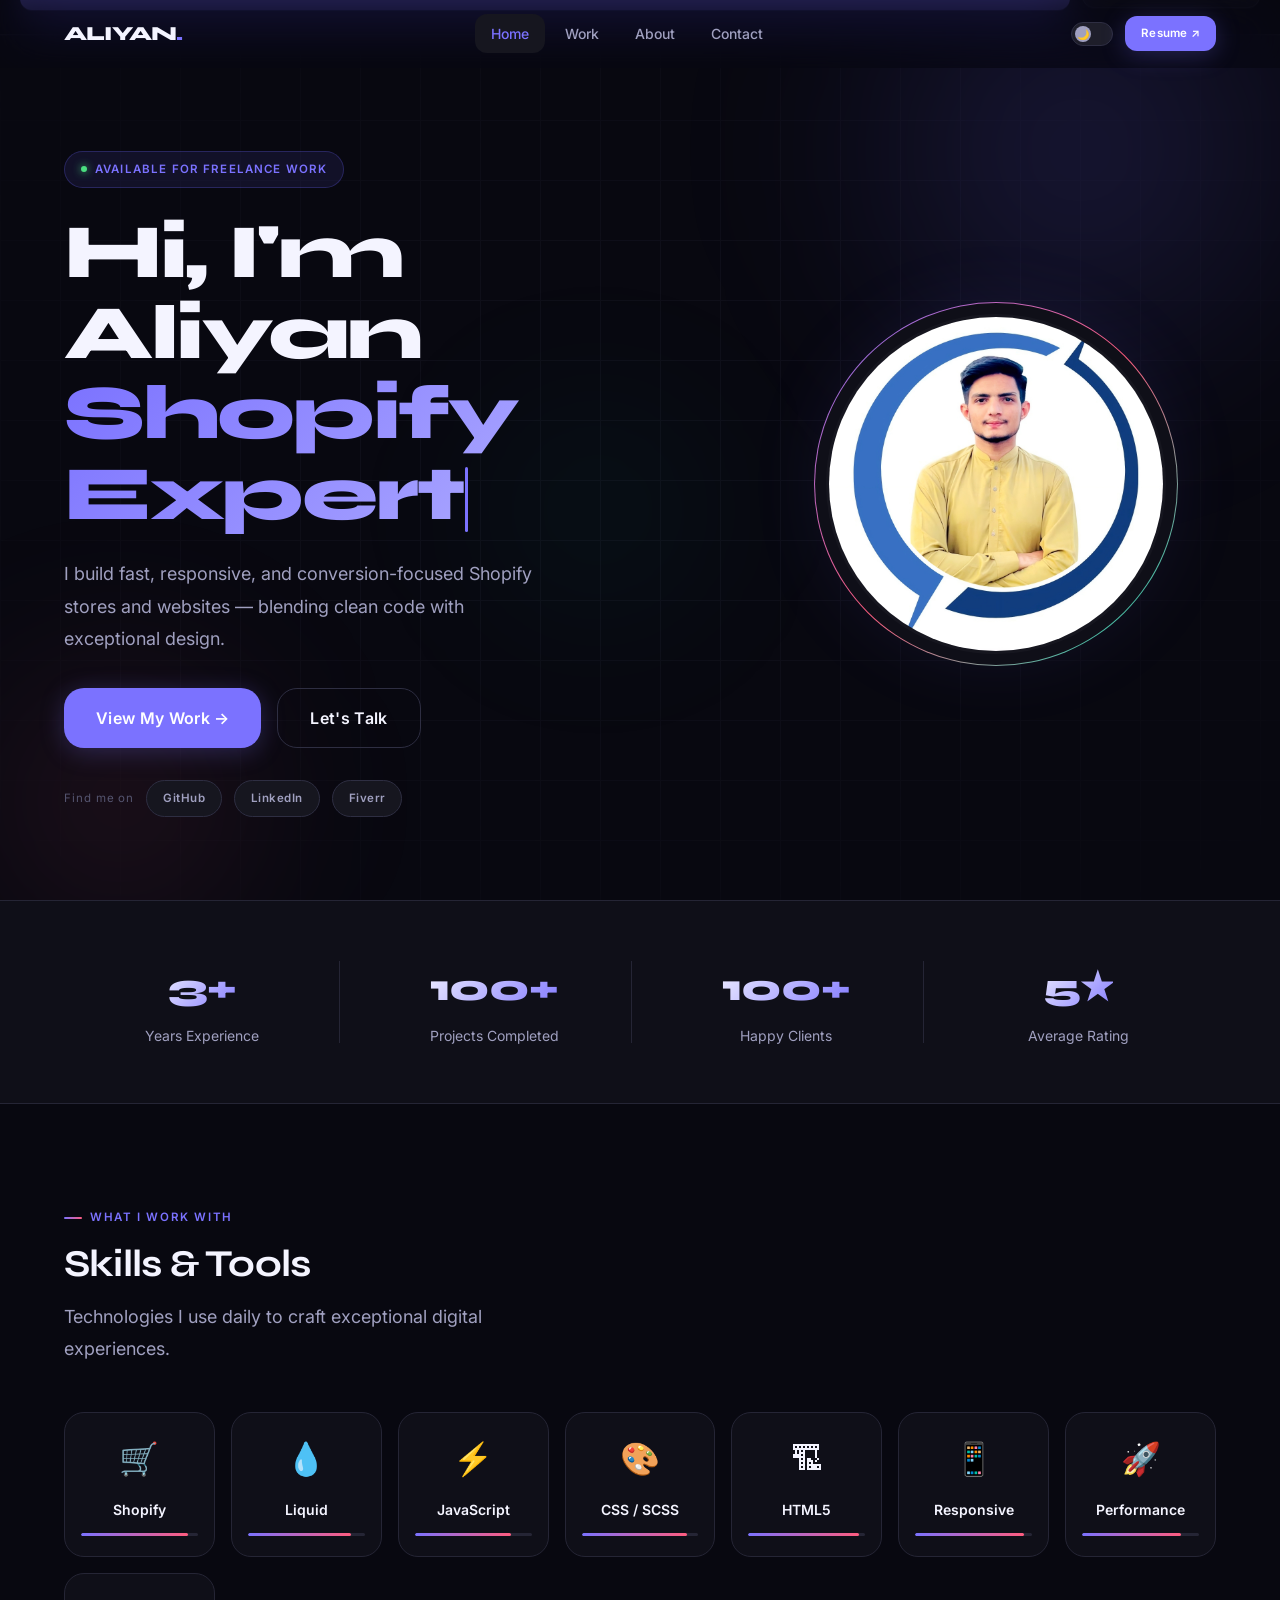
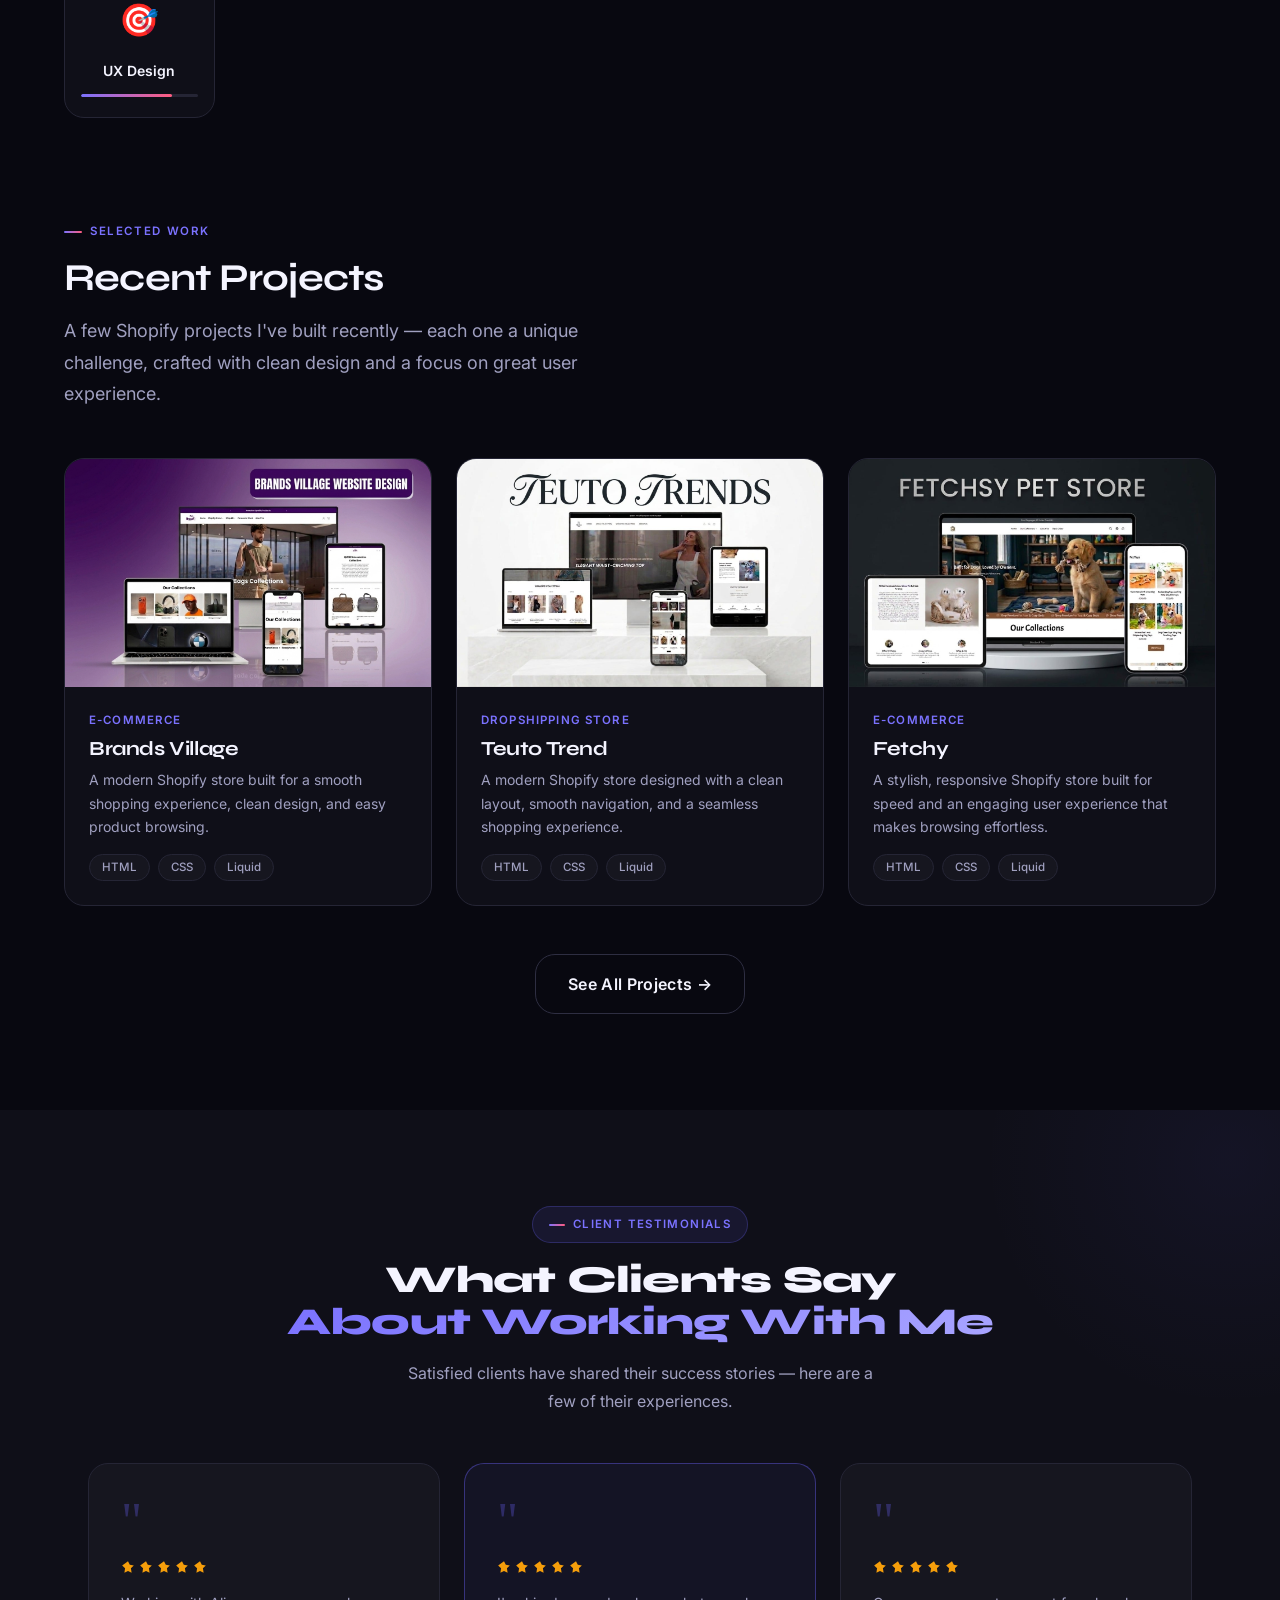
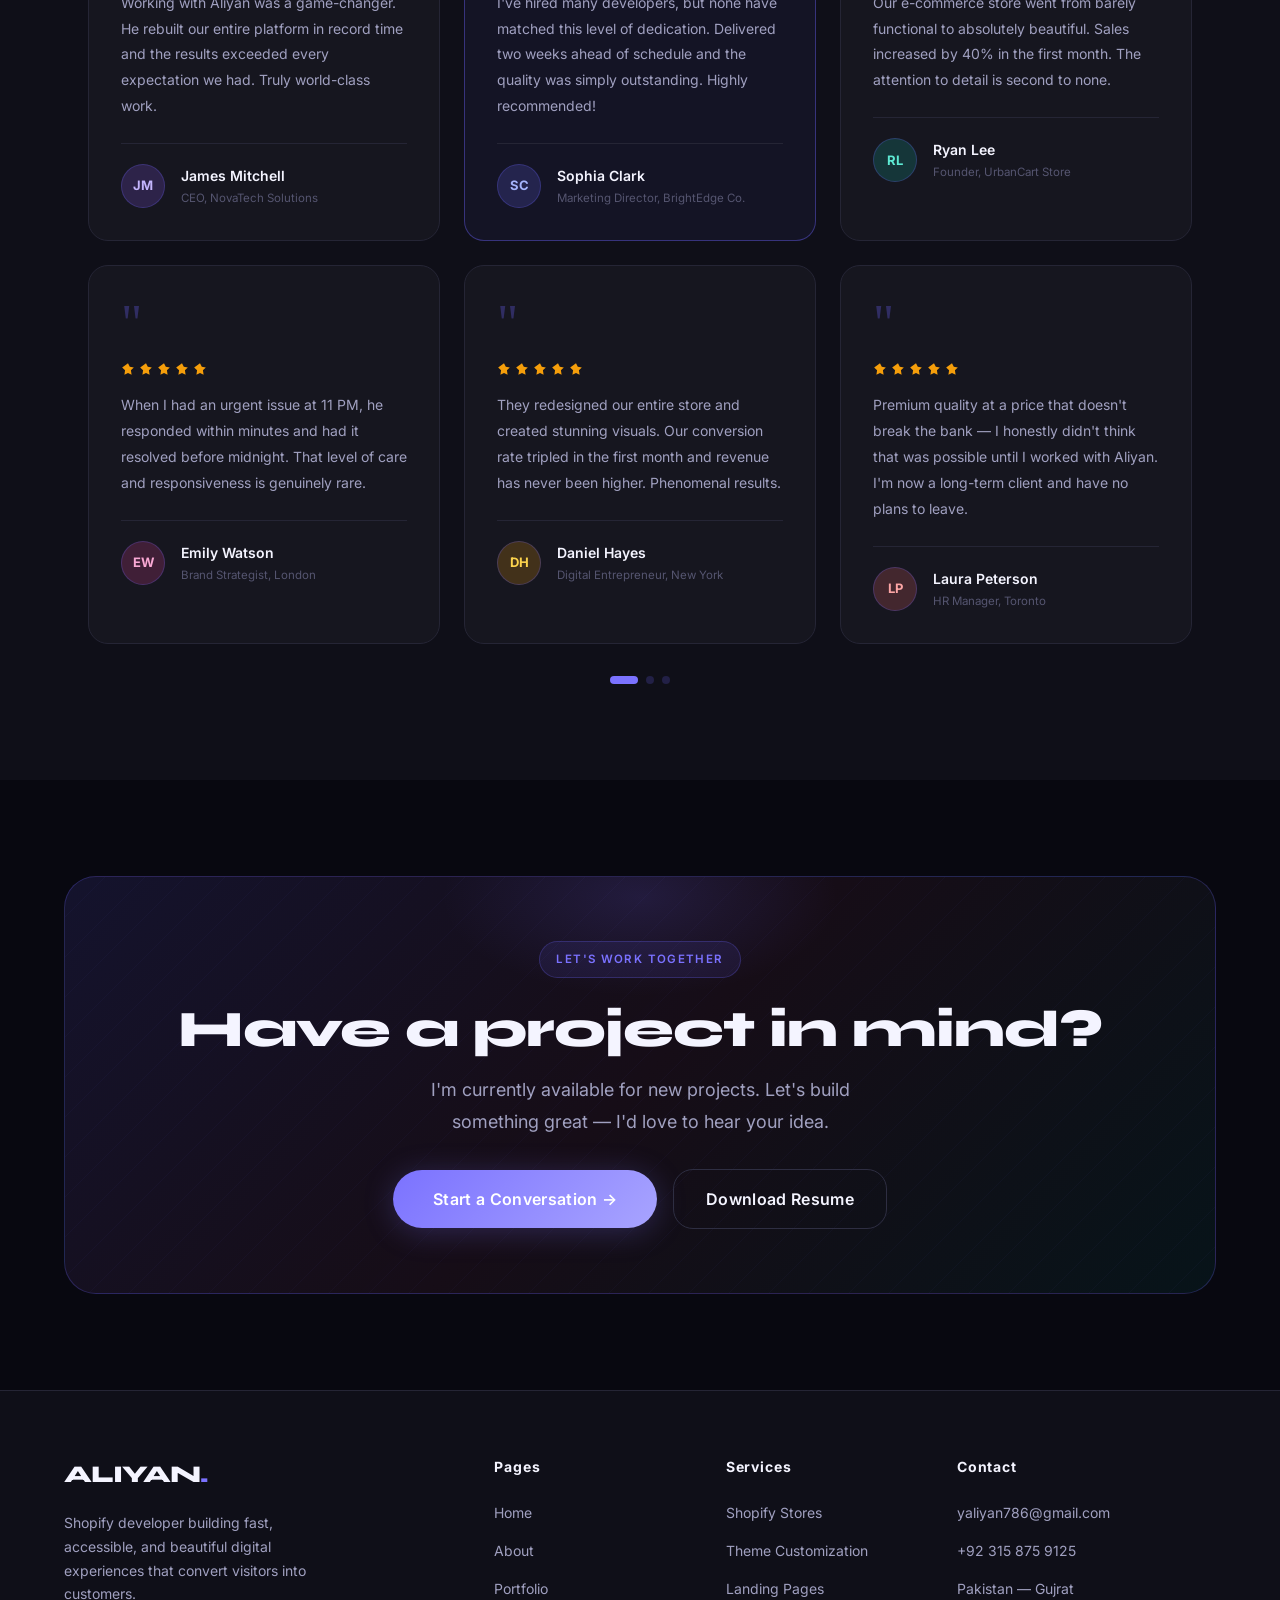
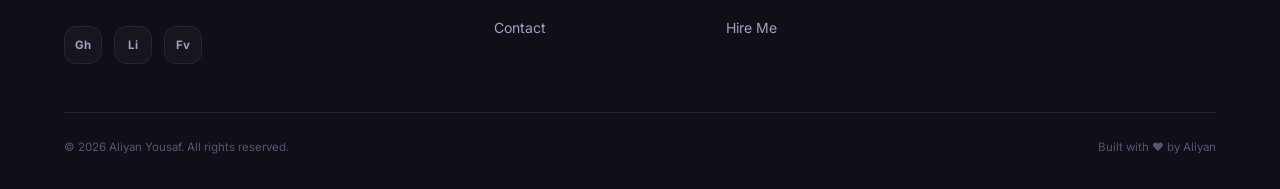
==== commit 92e9f549: "first commit" ====
--- a/index.html
+++ b/index.html
@@ -1497,20 +1497,58 @@
   .nav__menu { display: none; }
   .nav__actions { display: none; }
   .nav__hamburger { display: flex; }
-  .hero__grid { grid-template-columns: 1fr; text-align: center; gap: var(--sp10); padding: var(--sp12) 0; }
+
+  .hero {
+    min-height: auto;
+    padding-top: var(--nav-h);
+  }
+
+  .hero__grid {
+    grid-template-columns: 1fr;
+    text-align: center;
+    gap: var(--sp8);
+    padding: var(--sp6) 0;
+  }
+
   .hero__visual { order: -1; }
-  .hero__avatar-wrap, .hero__avatar { width: 220px; height: 220px; }
+
+  .hero__avatar-wrap,
+  .hero__avatar {
+    width: 220px;
+    height: 220px;
+  }
+
   .hero__badge--1 { right: 0; }
   .hero__badge--2 { left: 0; }
-  .hero__actions, .hero__social { justify-content: center; }
-  .hero__description { max-width: 100%; }
-  .section__title { font-size: var(--text-3xl); }
+
+  .hero__actions,
+  .hero__social {
+    justify-content: center;
+  }
+
+  .hero__description {
+    max-width: 100%;
+  }
+
+  .section__title {
+    font-size: var(--text-3xl);
+  }
+
   .portfolio-grid { grid-template-columns: 1fr; }
   .testi-grid { grid-template-columns: 1fr; }
   .footer__top { grid-template-columns: 1fr; }
-  .cta-inner { padding: var(--sp12) var(--sp6); }
-  .cta-title { font-size: var(--text-3xl); }
-  .stats-strip__inner { grid-template-columns: repeat(2,1fr); }
+
+  .cta-inner {
+    padding: var(--sp12) var(--sp6);
+  }
+
+  .cta-title {
+    font-size: var(--text-3xl);
+  }
+
+  .stats-strip__inner {
+    grid-template-columns: repeat(2,1fr);
+  }
 }
 
 @media (max-width: 560px) {
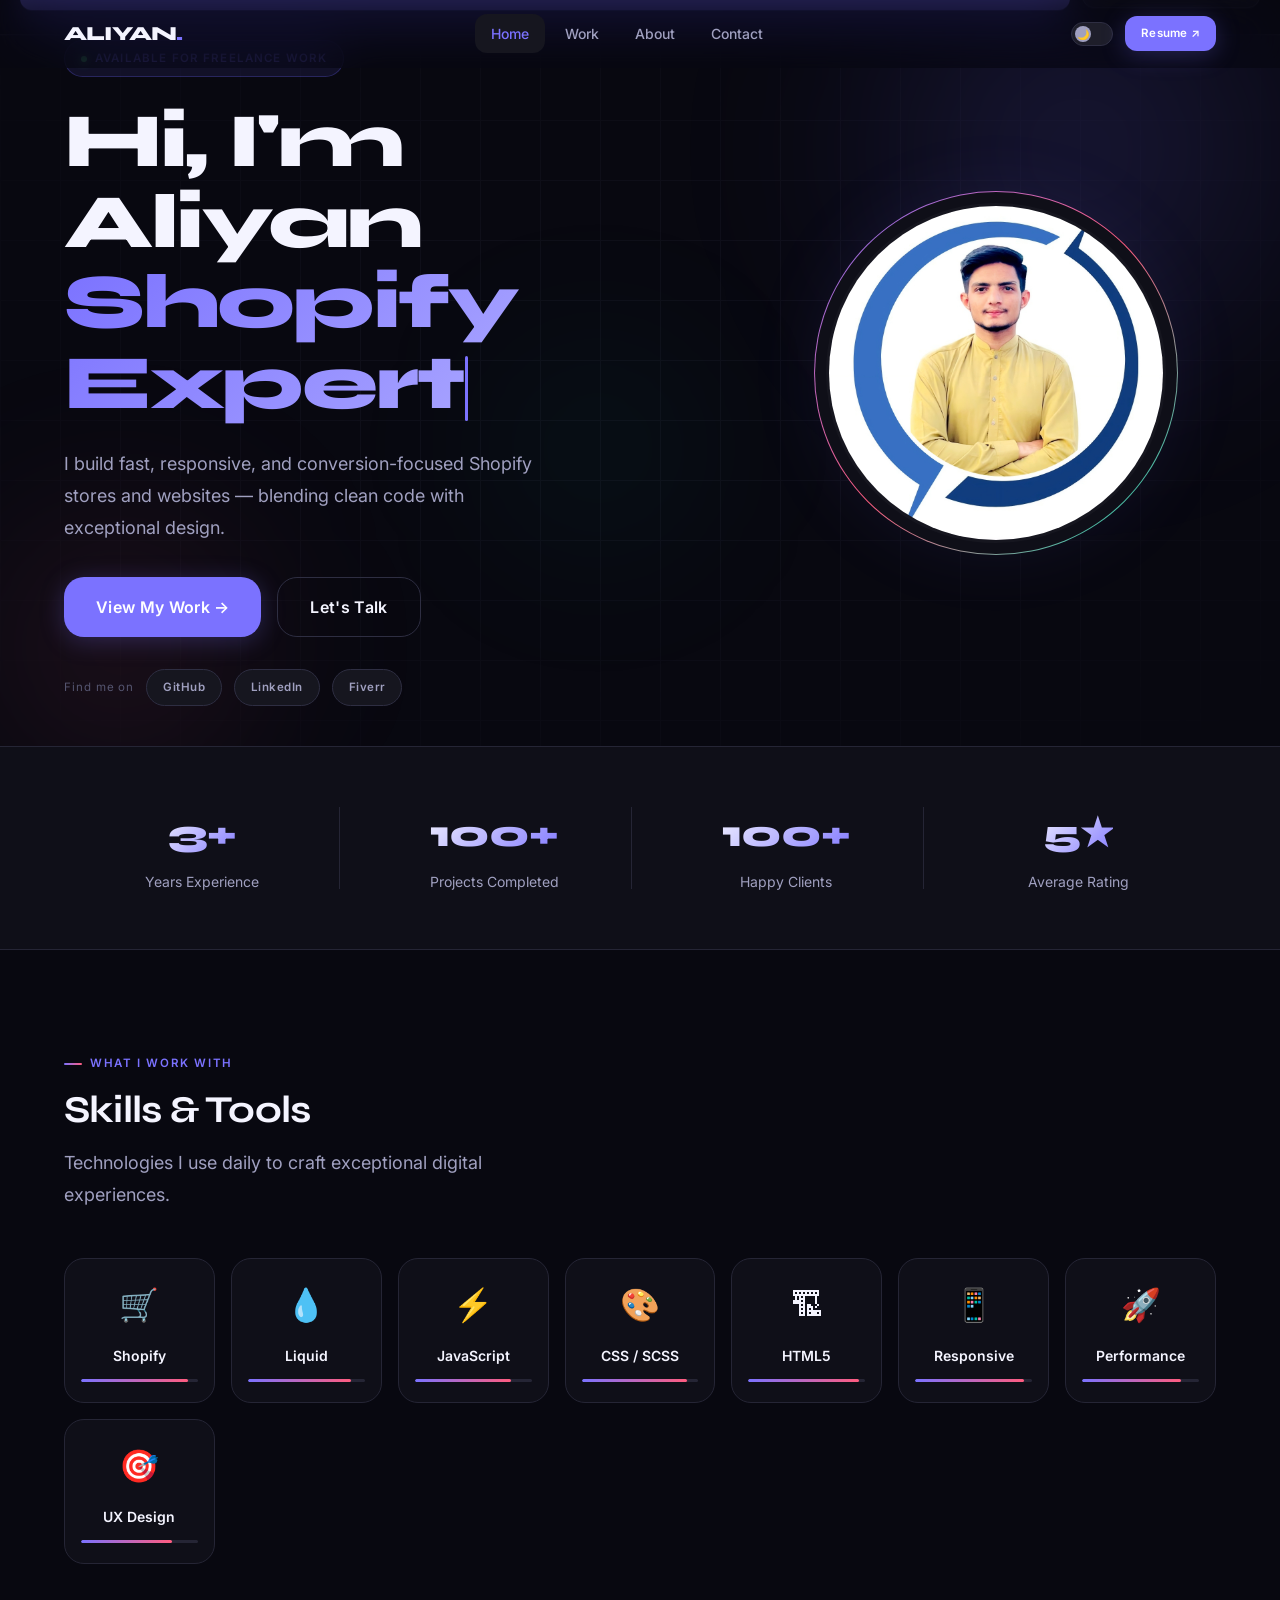
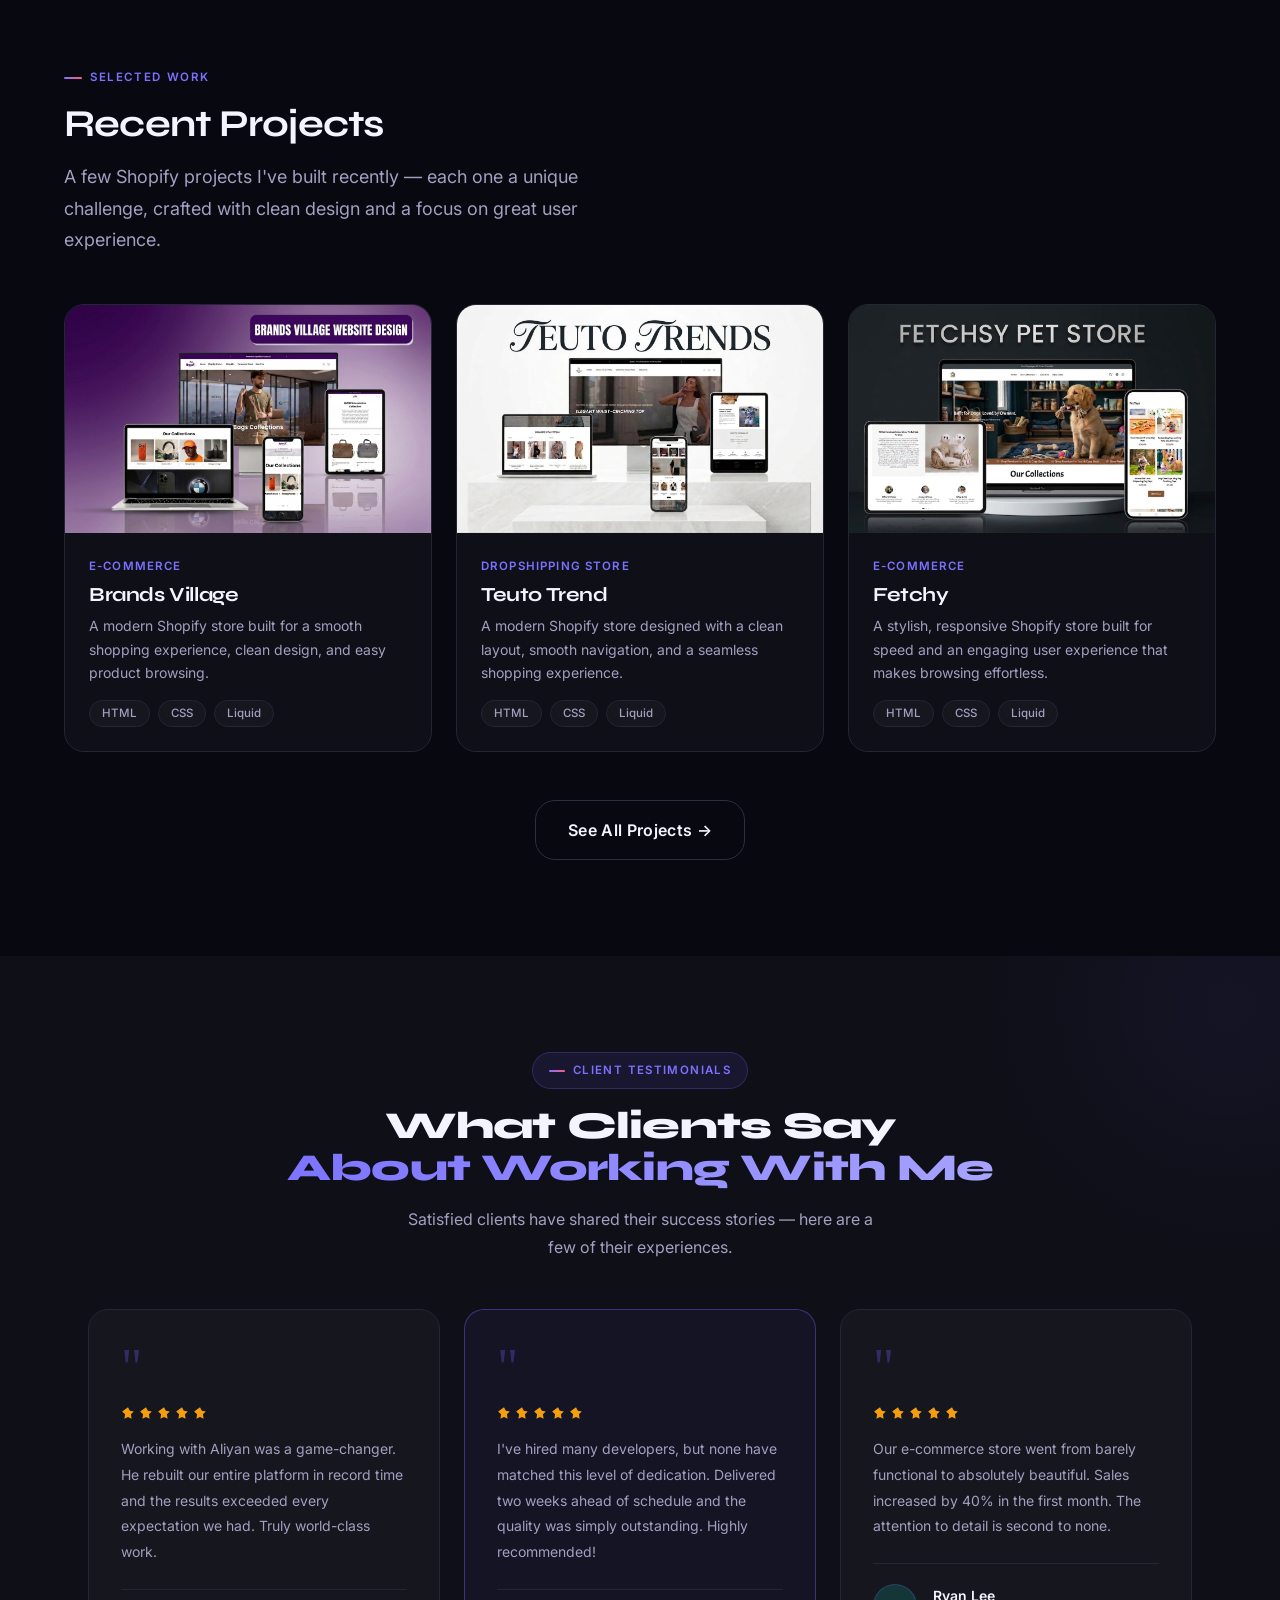
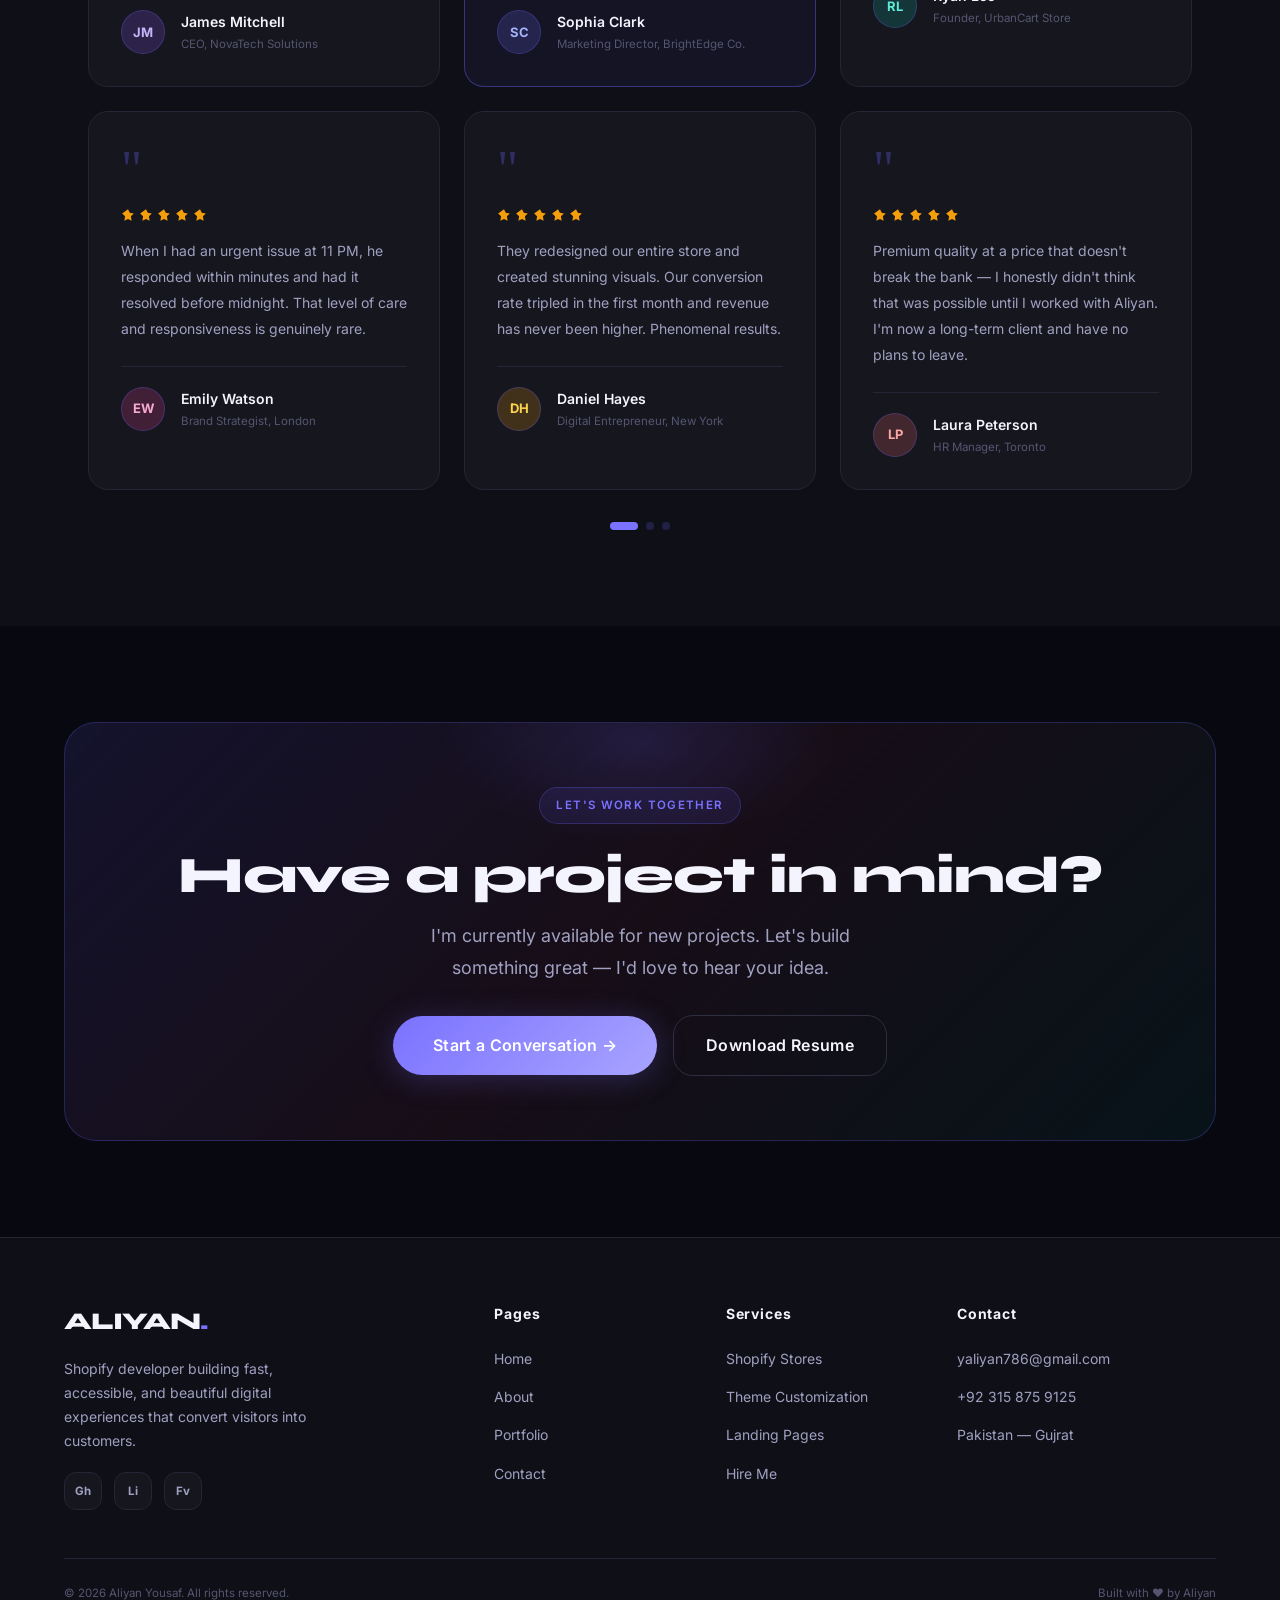
==== commit 6032893f: "first commit" ====
--- a/index.html
+++ b/index.html
@@ -609,10 +609,11 @@
    HERO
 ═══════════════════════════════════════════════ */
 .hero {
-  min-height: 100vh;
+  min-height: auto !important;
+  height: auto !important;
   display: flex;
   align-items: center;
-  padding-top: var(--nav-h);
+  /* padding-top: var(--nav-h); */
   position: relative;
   overflow: hidden;
 }
@@ -692,7 +693,9 @@
   grid-template-columns: 1fr 440px;
   gap: var(--sp16);
   align-items: center;
-  padding: var(--sp20) 0;
+  padding-top: 40px !important;
+  padding-bottom: 40px !important;
+  /* padding: var(--sp20) 0; */
 }
 
 /* Eyebrow badge */
@@ -1485,7 +1488,7 @@
 ═══════════════════════════════════════════════ */
 @media (max-width: 1024px) {
   .hero__grid { grid-template-columns: 1fr 360px; gap: var(--sp10); }
-  .hero__avatar-wrap, .hero__avatar { width: 280px; height: 280px; }
+  /* .hero__avatar-wrap, .hero__avatar { width: 280px; height: 280px; } */
   .portfolio-grid { grid-template-columns: repeat(2, 1fr); }
   .footer__top { grid-template-columns: 1fr 1fr; gap: var(--sp8); }
   .stats-strip__inner { grid-template-columns: repeat(2, 1fr); }
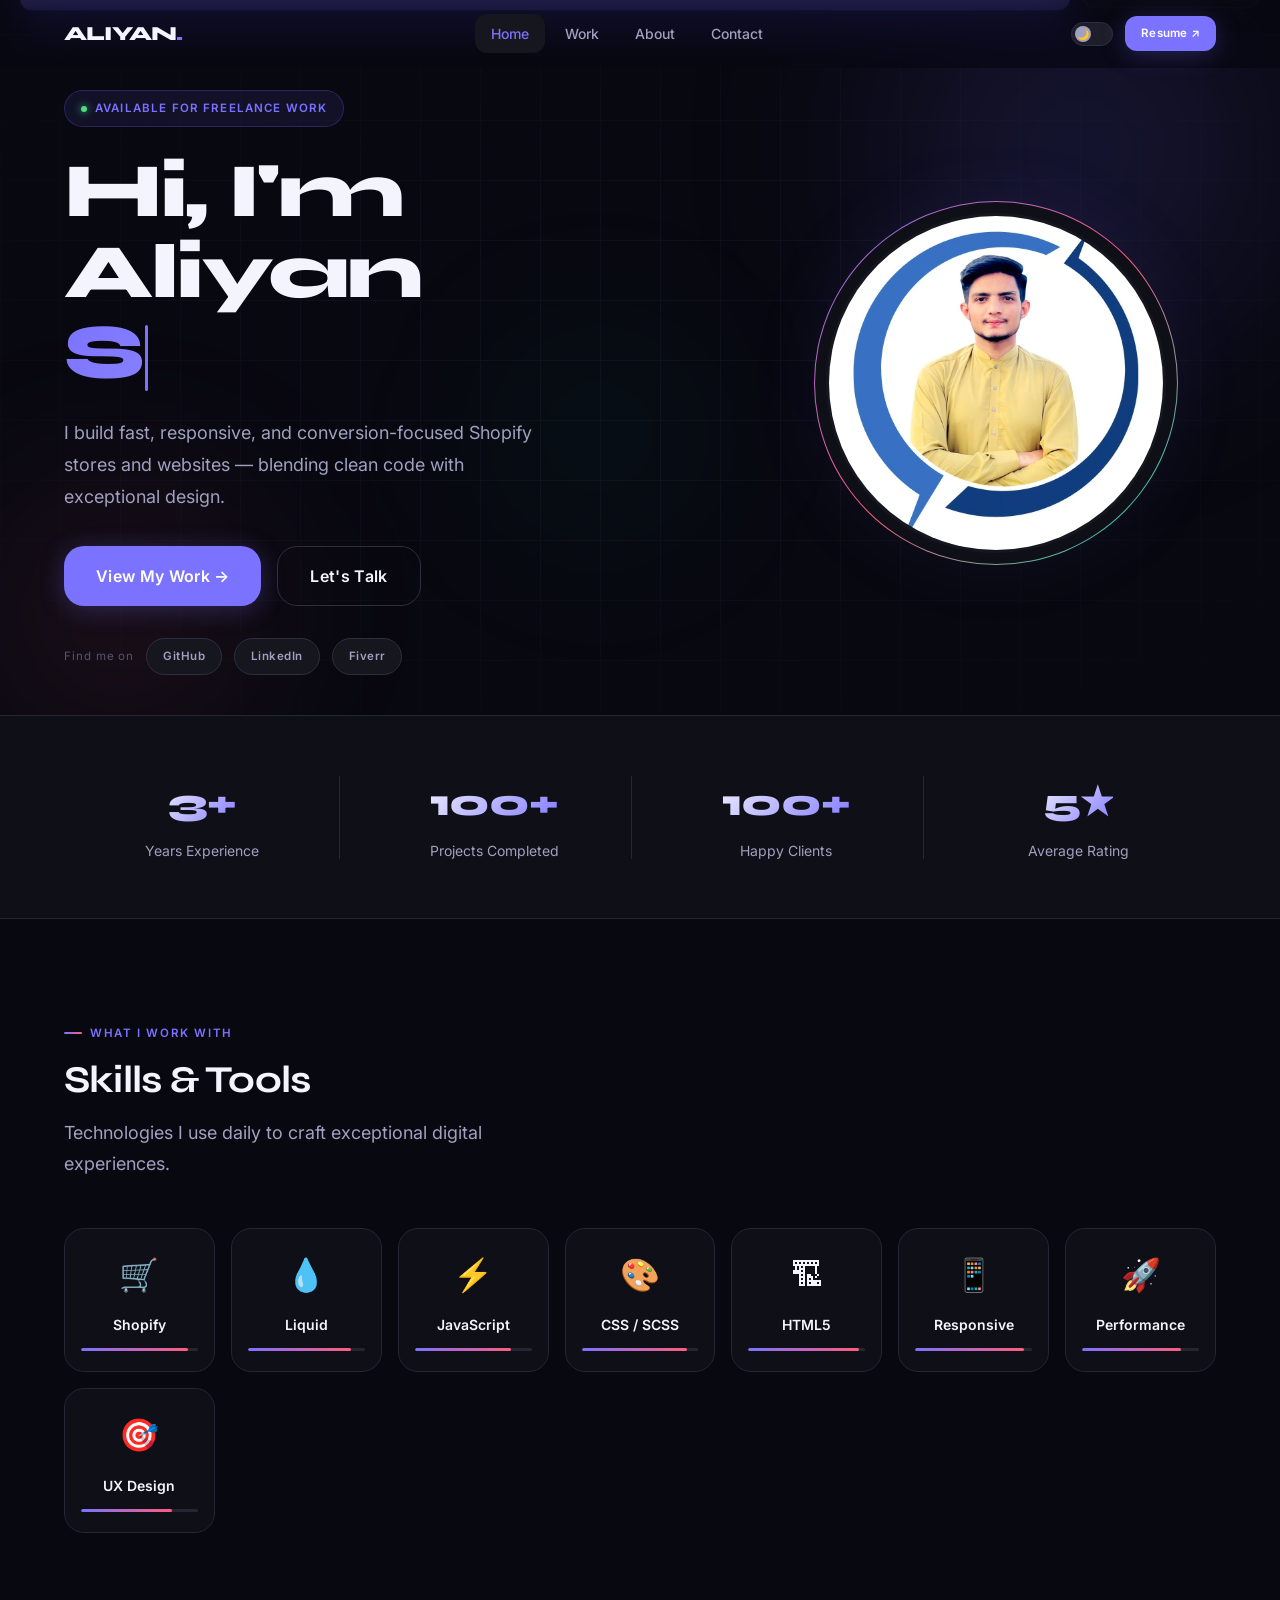
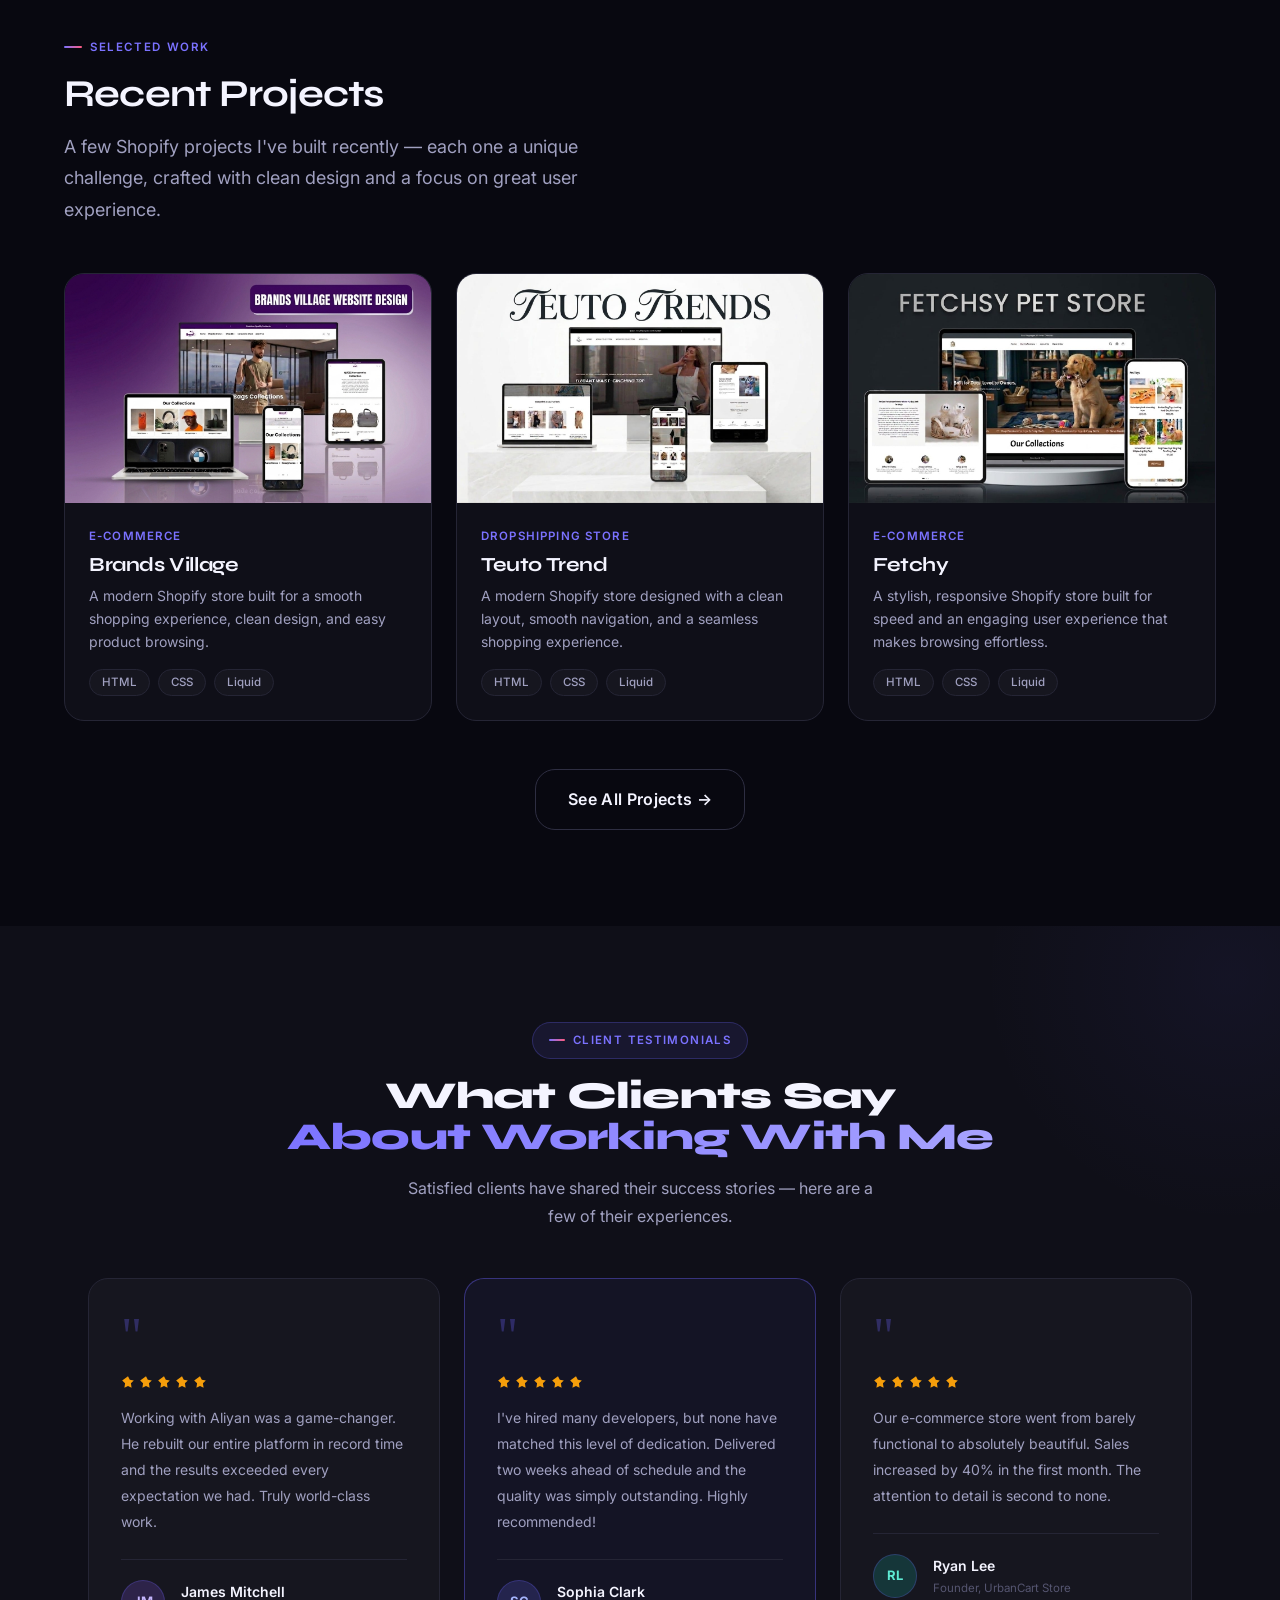
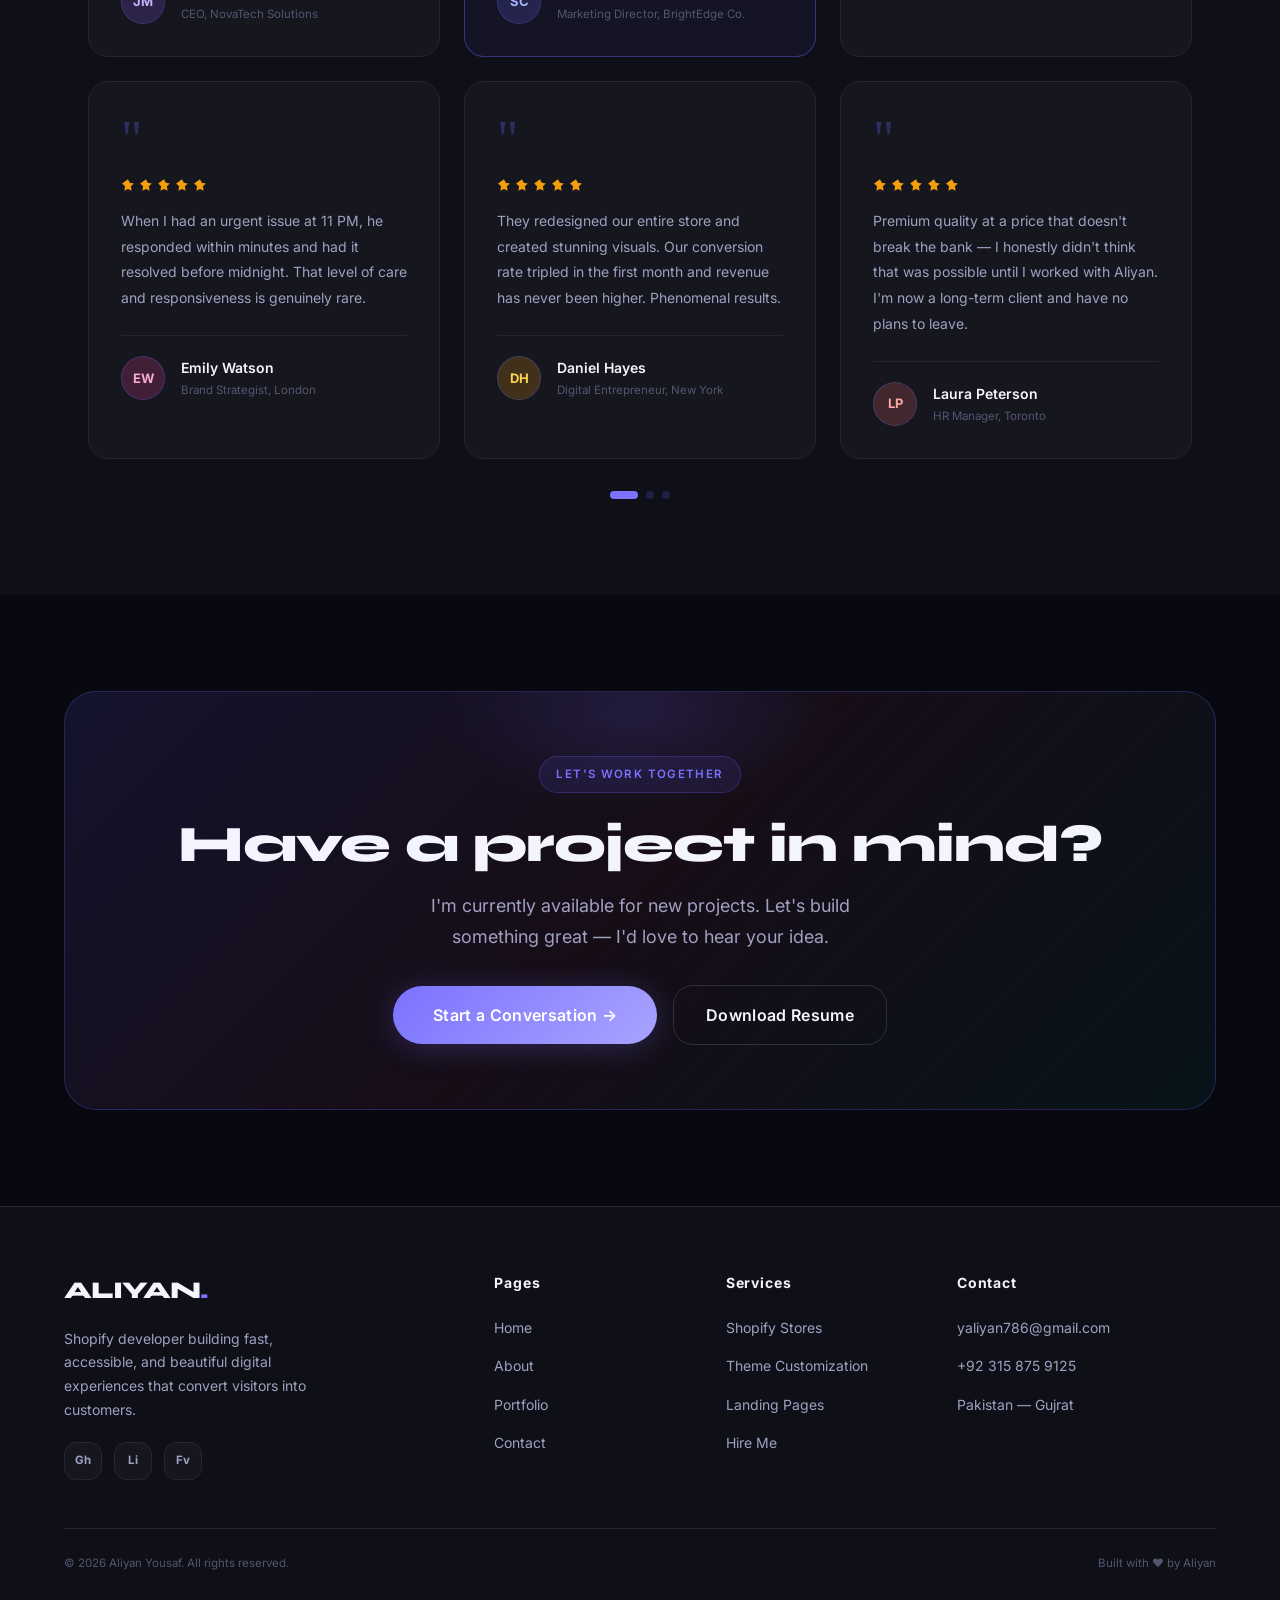
==== commit 1aeec1f9: "first commit" ====
--- a/index.html
+++ b/index.html
@@ -616,6 +616,7 @@
   /* padding-top: var(--nav-h); */
   position: relative;
   overflow: hidden;
+  padding-top: 50px;
 }
 
 /* Animated grid background */
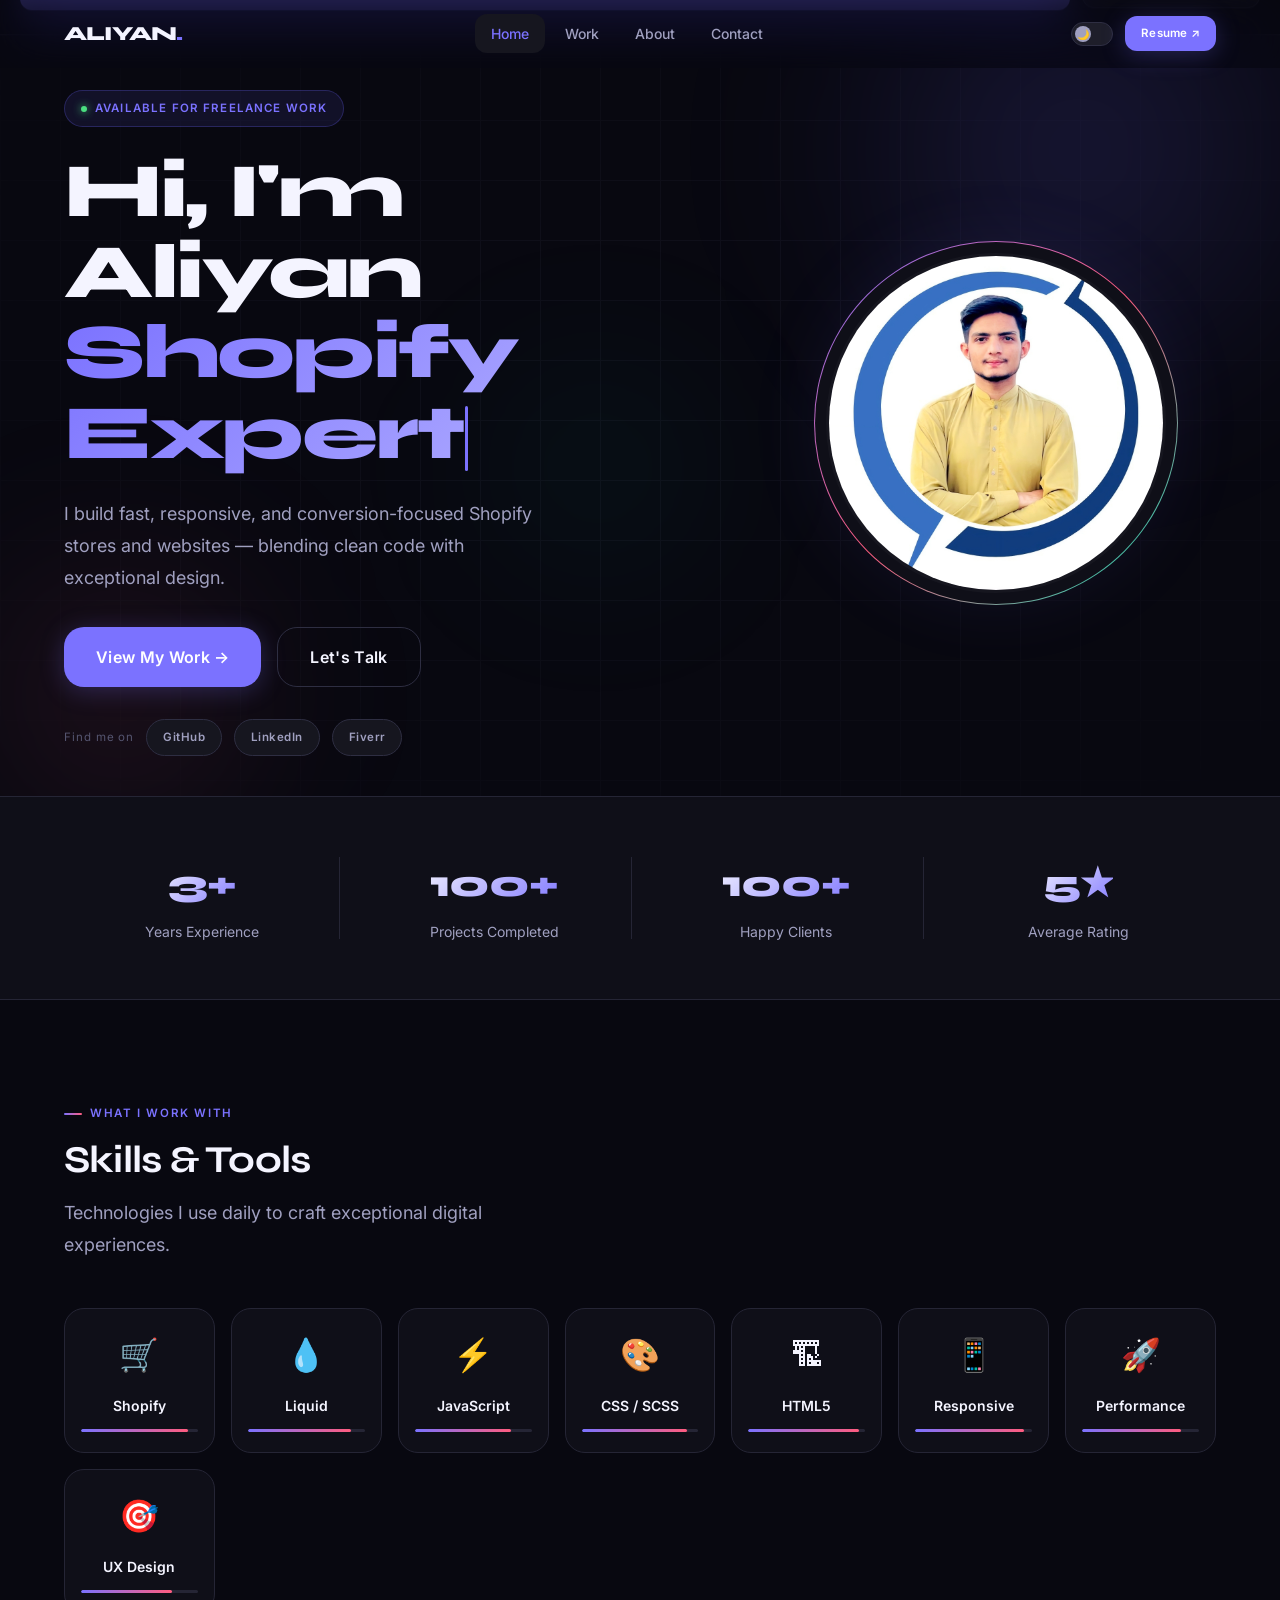
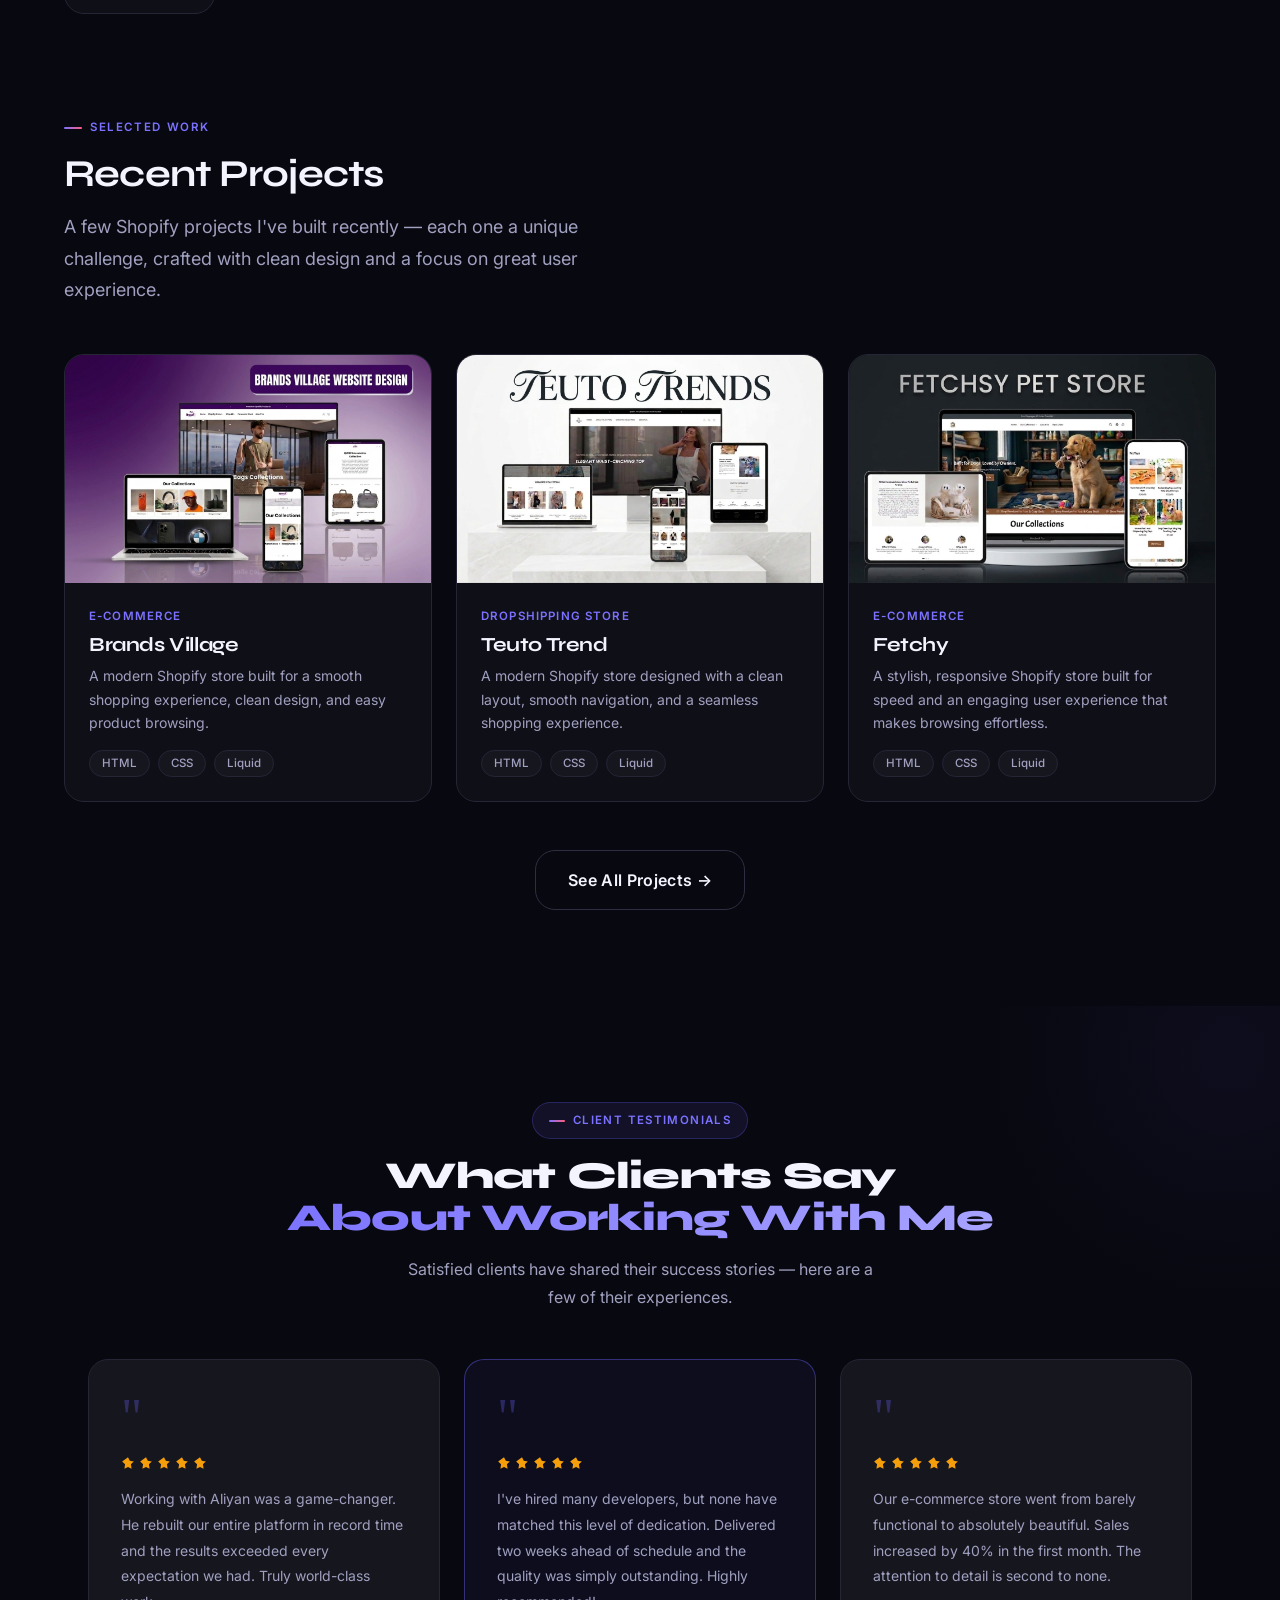
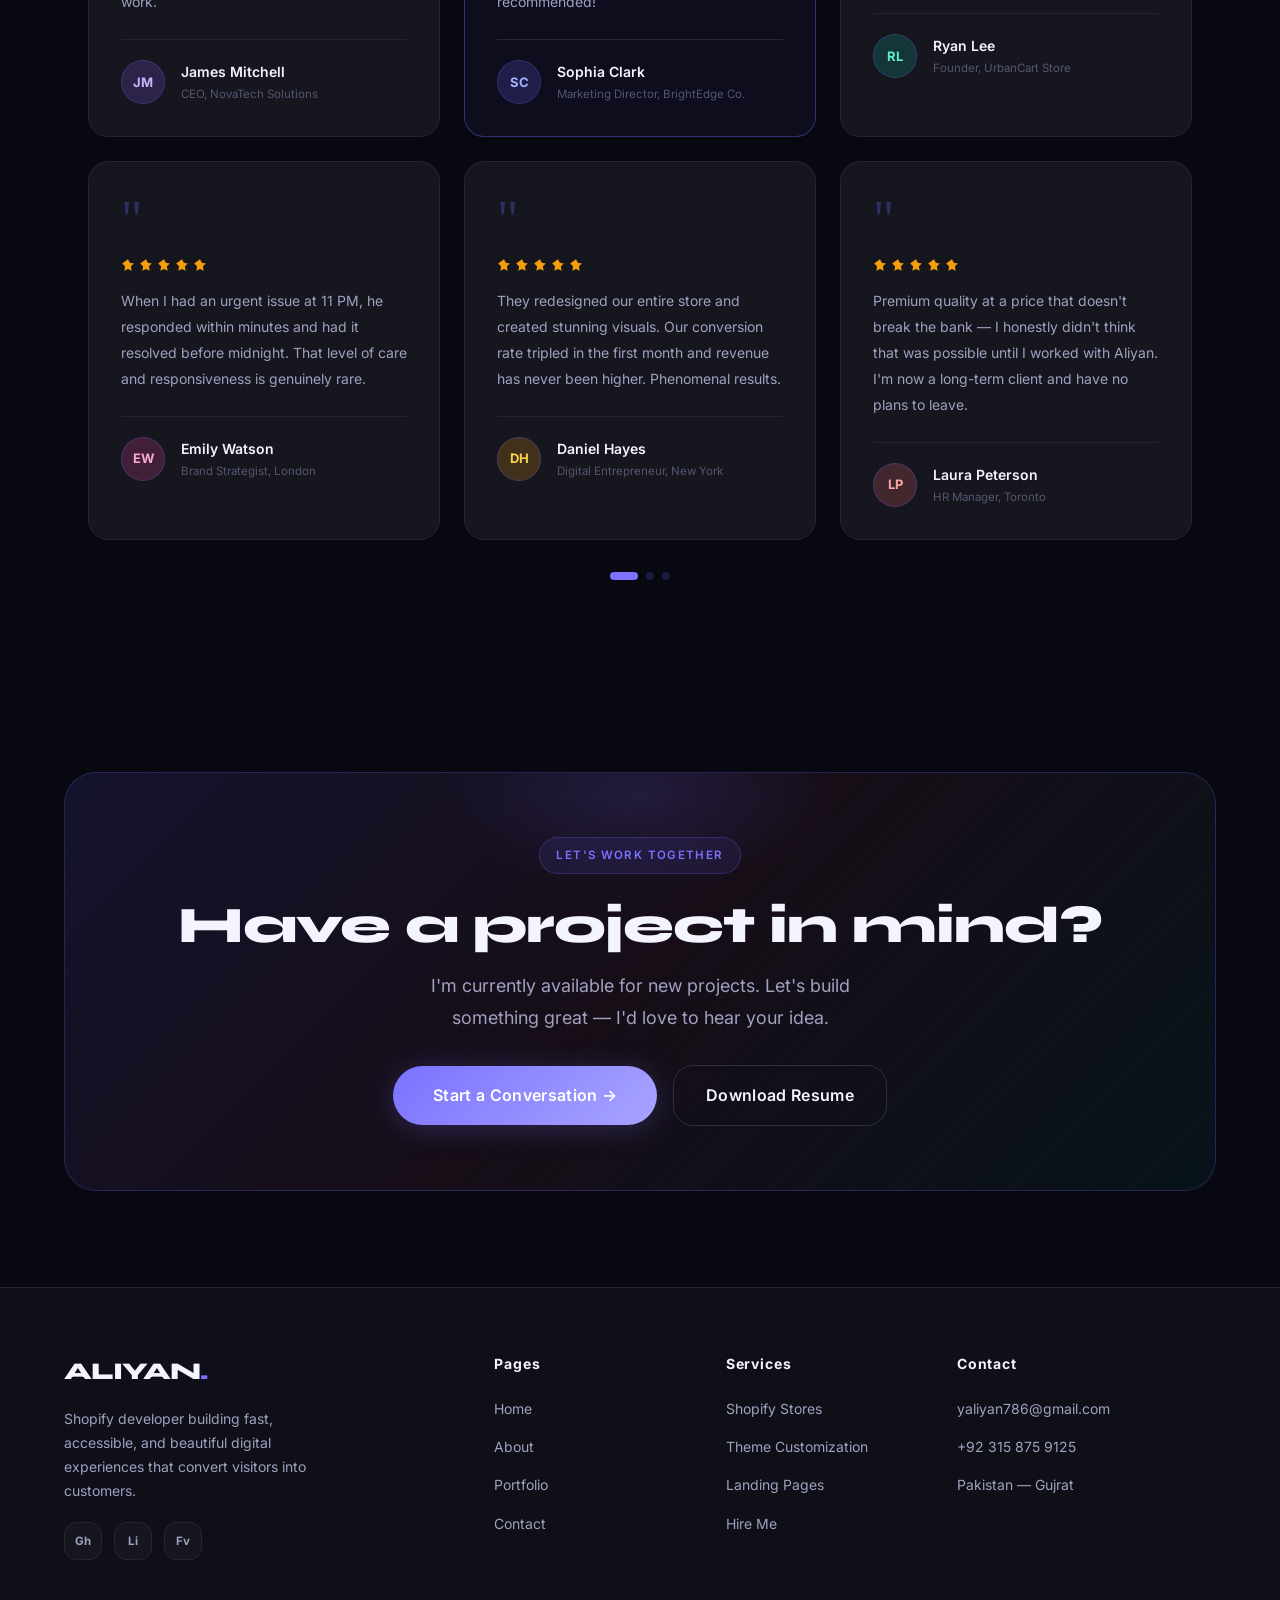
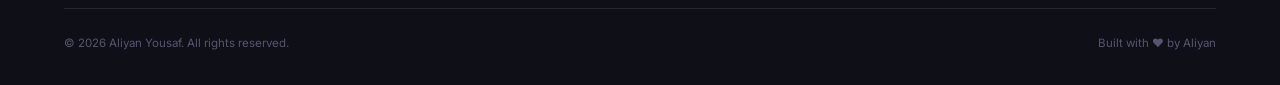
==== commit e8ecd46d: "first commit" ====
--- a/index.html
+++ b/index.html
@@ -880,6 +880,8 @@
    STATS STRIP
 ═══════════════════════════════════════════════ */
 .stats-strip {
+  min-height: auto !important;
+  height: auto !important;
   border-top: 1px solid var(--border);
   border-bottom: 1px solid var(--border);
   background: var(--surface);
@@ -975,6 +977,8 @@
    PROJECT CARDS
 ═══════════════════════════════════════════════ */
 .portfolio-grid {
+  min-height: auto !important;
+  height: auto !important;
   display: grid;
   grid-template-columns: repeat(3, 1fr);
   gap: var(--sp6);
@@ -1059,7 +1063,9 @@
    TESTIMONIALS
 ═══════════════════════════════════════════════ */
 .testi-section {
-  background: var(--surface);
+  min-height: auto !important;
+  height: auto !important;
+  /* background: var(--surface); */
   padding: var(--sp24) 0;
   position: relative;
   overflow: hidden;
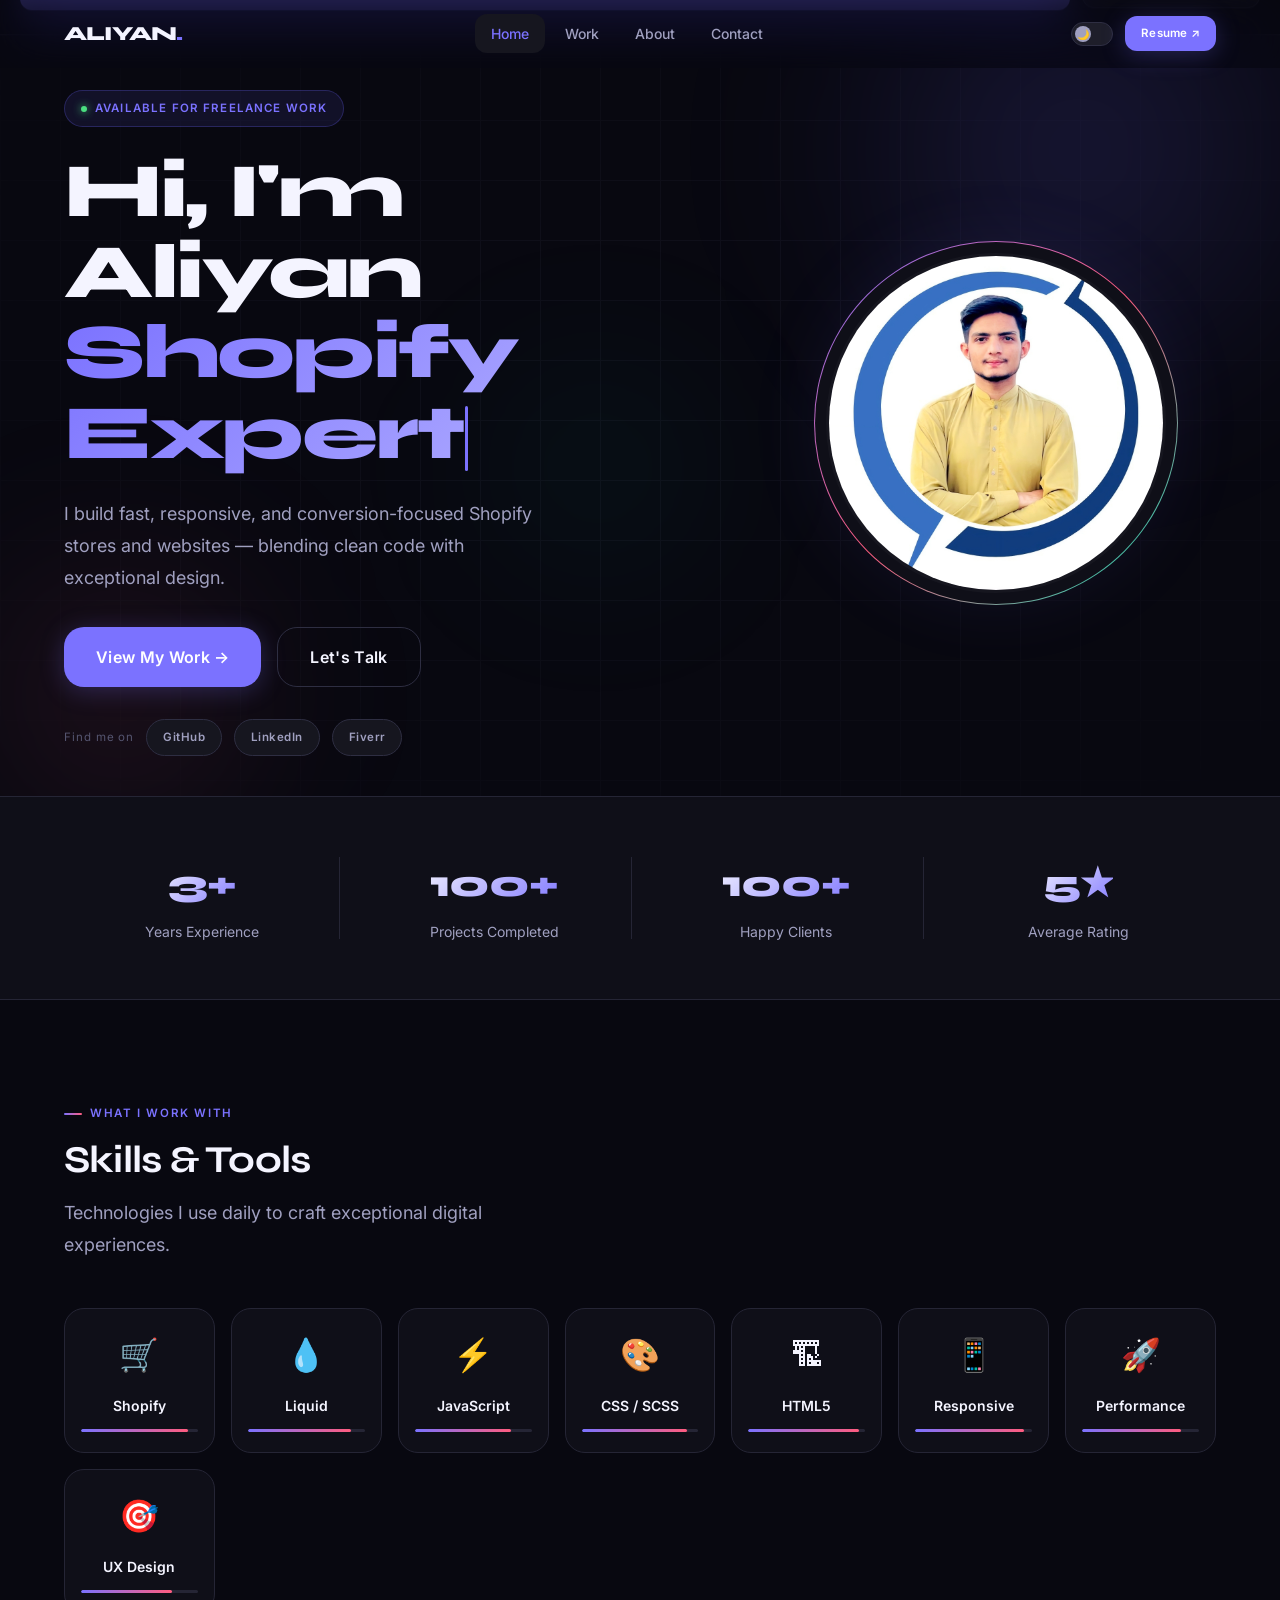
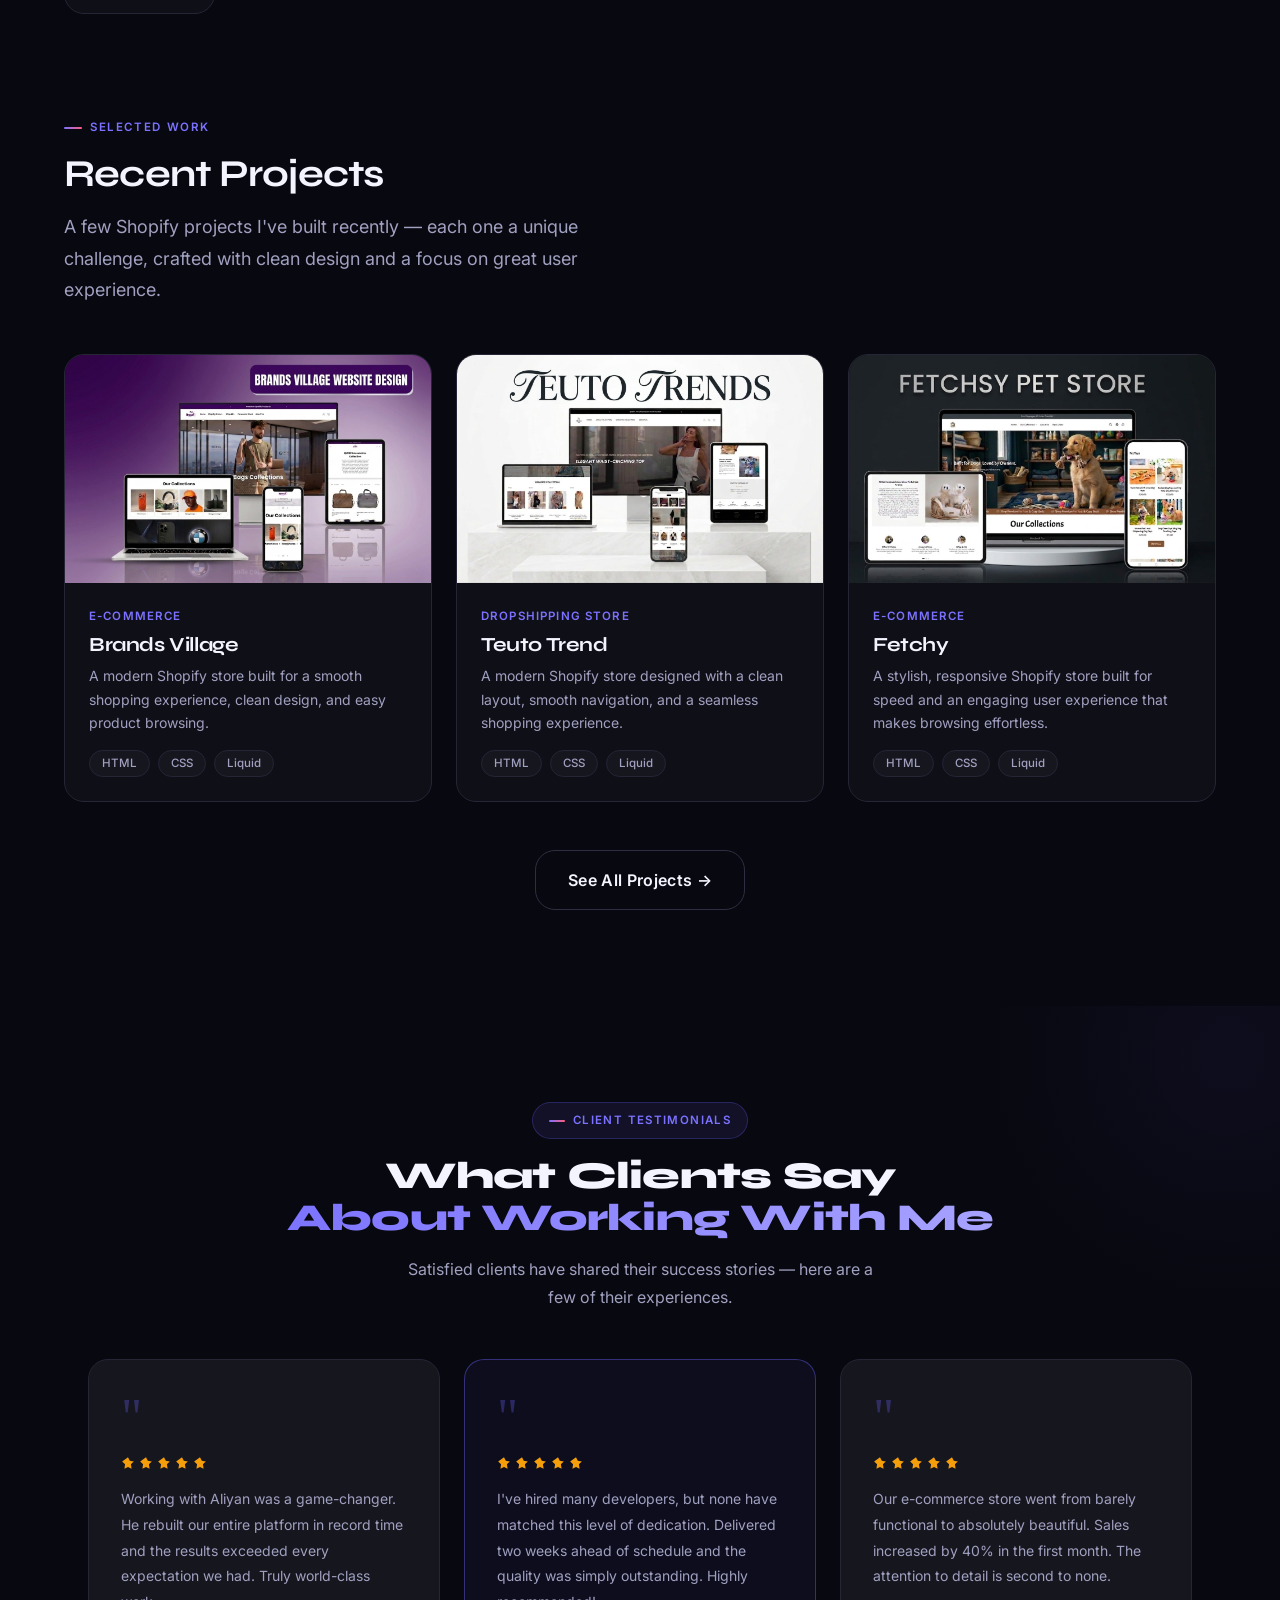
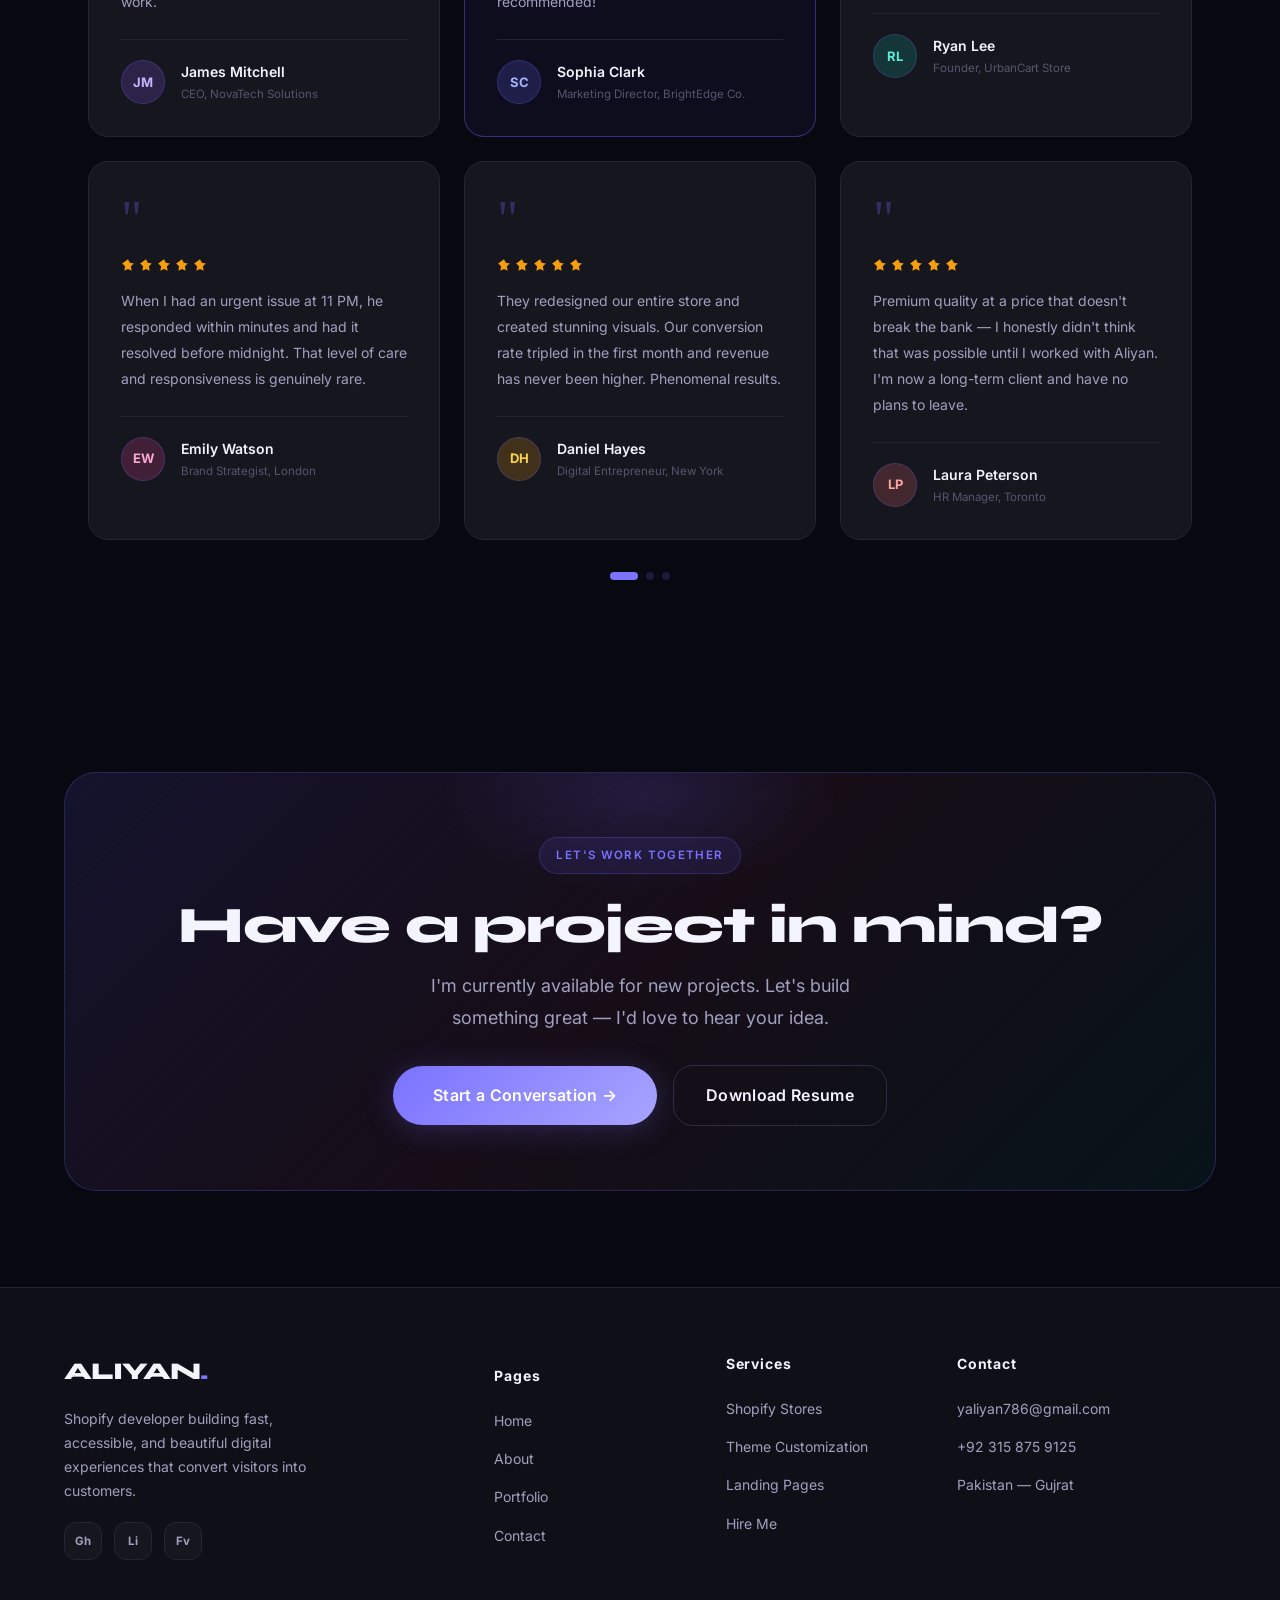
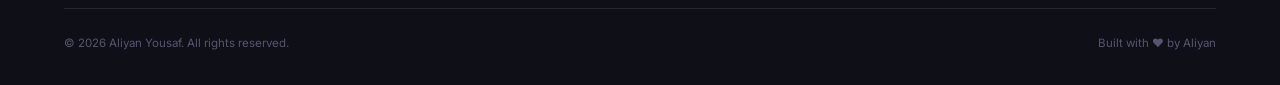
==== commit 6d1cdd6b: "first commit" ====
--- a/index.html
+++ b/index.html
@@ -1368,6 +1368,10 @@
 }
 .footer__copy { font-size: var(--text-xs); color: var(--text-faint); }
 
+.page-f{
+  padding-top: 12px;
+}
+
 /* ═══════════════════════════════════════════════
    BACK TO TOP
 ═══════════════════════════════════════════════ */
@@ -1496,11 +1500,11 @@
 @media (max-width: 1024px) {
   .hero__grid { grid-template-columns: 1fr 360px; gap: var(--sp10); }
   /* .hero__avatar-wrap, .hero__avatar { width: 280px; height: 280px; } */
-  .portfolio-grid { grid-template-columns: repeat(2, 1fr); }
-  .footer__top { grid-template-columns: 1fr 1fr; gap: var(--sp8); }
-  .stats-strip__inner { grid-template-columns: repeat(2, 1fr); }
+  /* .portfolio-grid { grid-template-columns: repeat(2, 1fr); } */
+  /* .footer__top { grid-template-columns: 1fr 1fr; gap: var(--sp8); } */
+  /* .stats-strip__inner { grid-template-columns: repeat(2, 1fr); } */
   .stat-item:nth-child(2)::after { display: none; }
-  .testi-grid { grid-template-columns: repeat(2, 1fr); }
+  /* .testi-grid { grid-template-columns: repeat(2, 1fr); } */
 }
 
 @media (max-width: 768px) {
@@ -1559,6 +1563,8 @@
   .stats-strip__inner {
     grid-template-columns: repeat(2,1fr);
   }
+
+  .footer__top { grid-template-columns: 1fr 1fr; gap: var(--sp8); }
 }
 
 @media (max-width: 560px) {
@@ -2056,7 +2062,7 @@
             <a href="https://www.fiverr.com/sellers/aliyanyy77"  class="social-icon" aria-label="Fiverr">Fv</a>
           </div>
         </div>
-
+       <div class="page-f">
         <nav aria-label="Footer navigation: Pages">
           <div class="footer__col-title">Pages</div>
           <ul class="footer__links">
@@ -2066,6 +2072,7 @@
             <li><a href="./pages/contact.html"    class="footer__link">Contact</a></li>
           </ul>
         </nav>
+        </div>
 
         <nav aria-label="Footer navigation: More">
           <div class="footer__col-title">Services</div>
